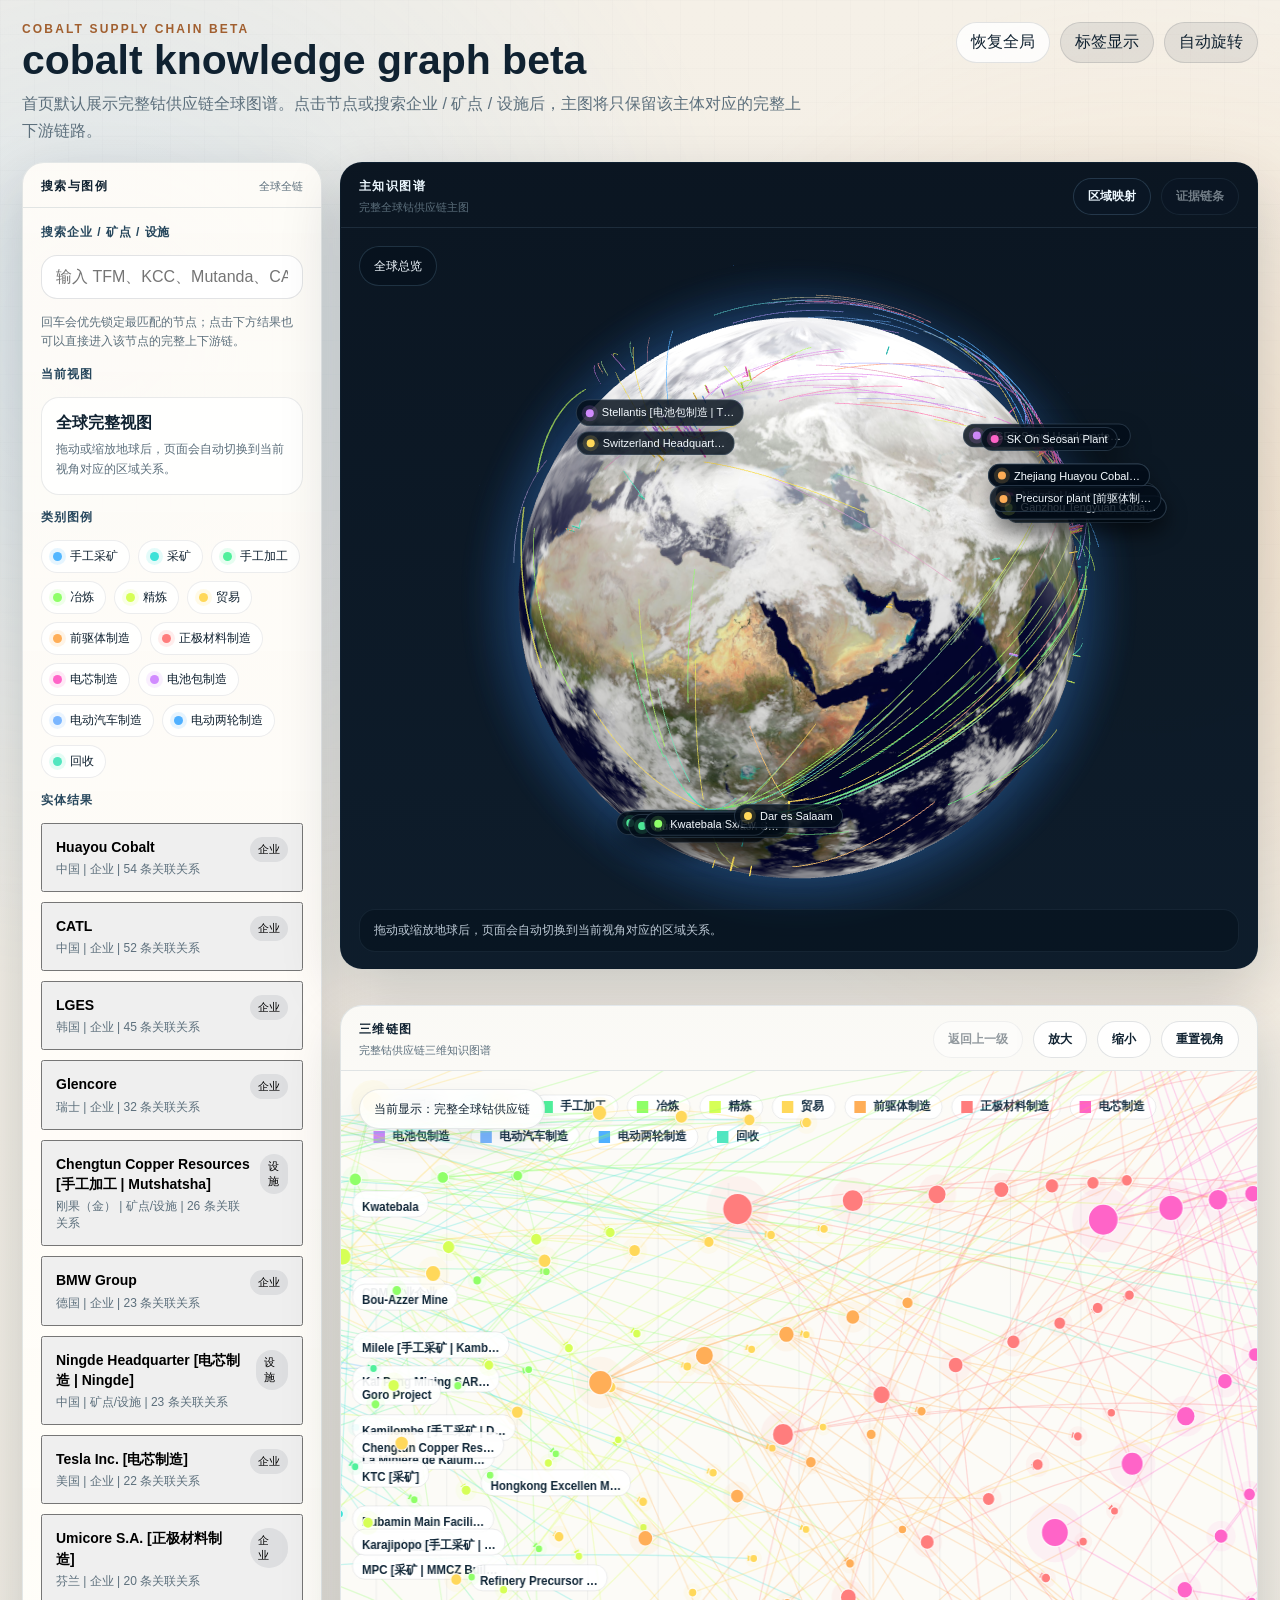
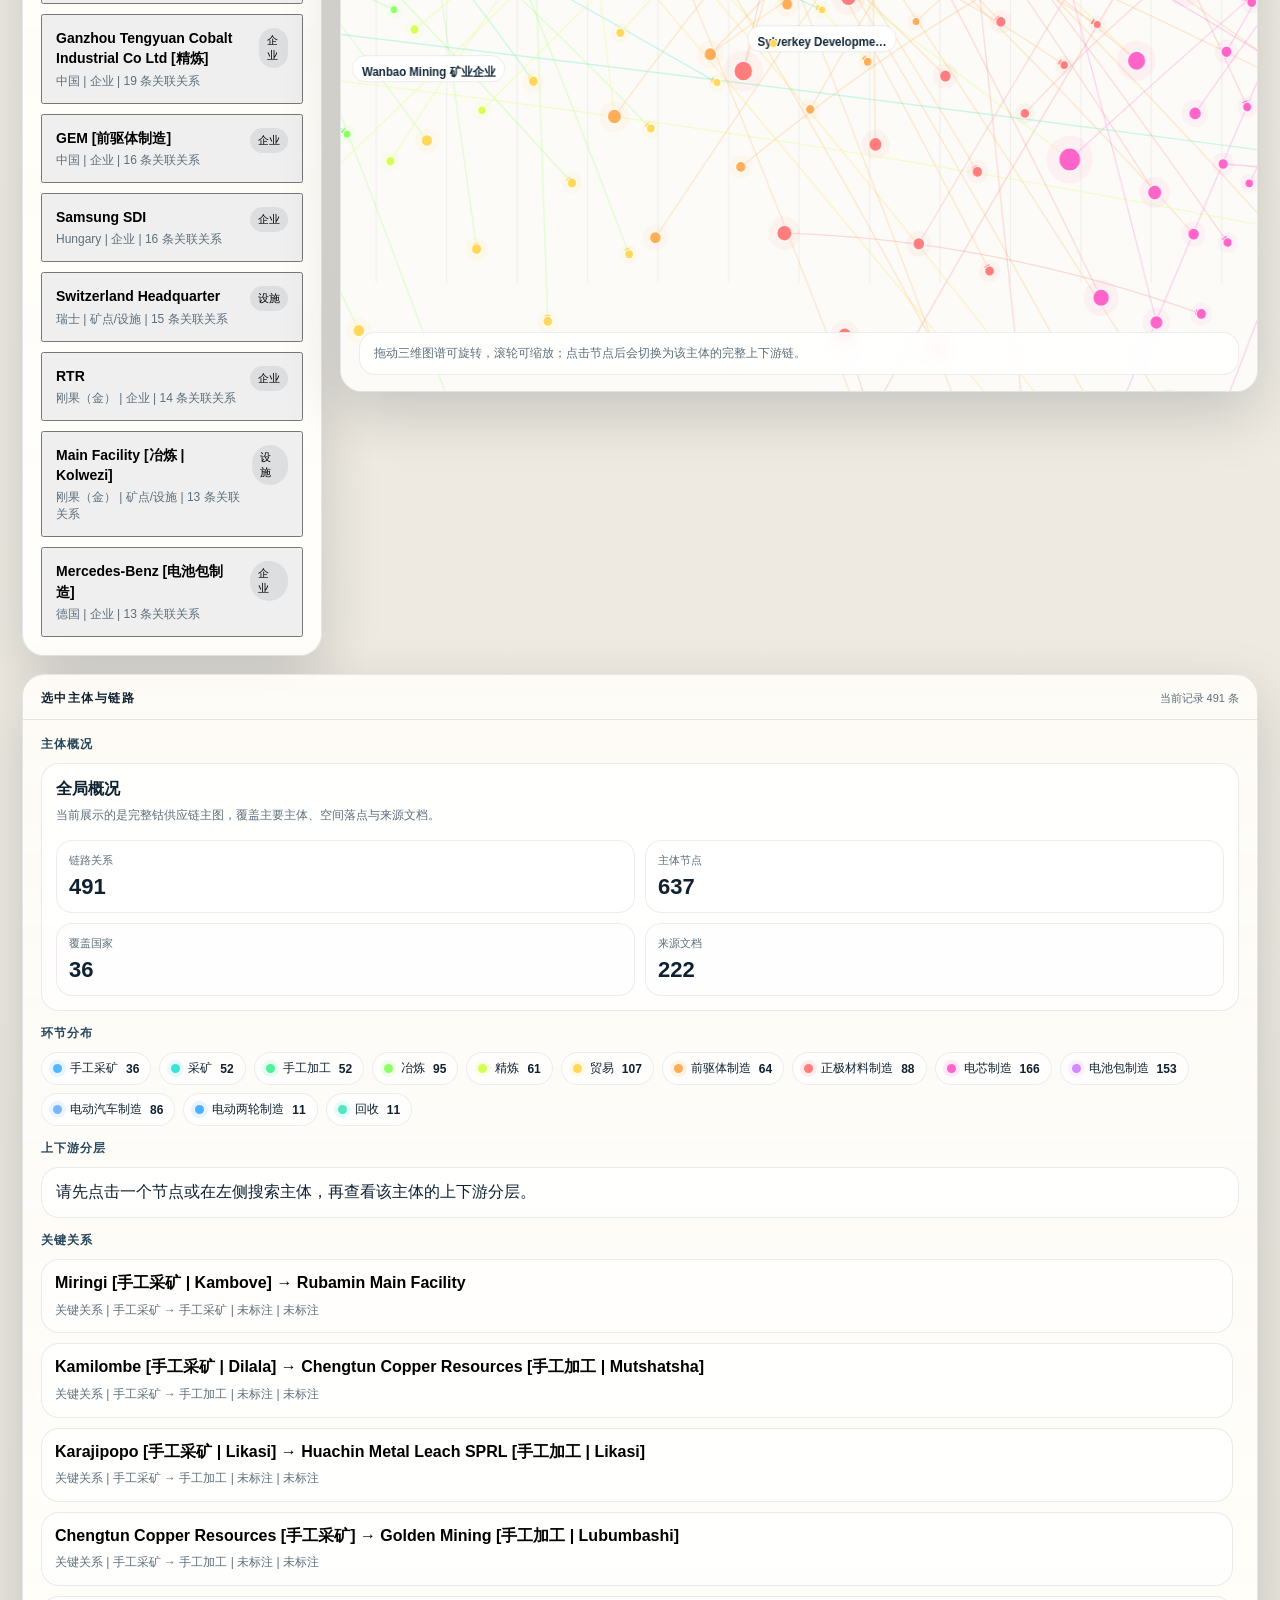
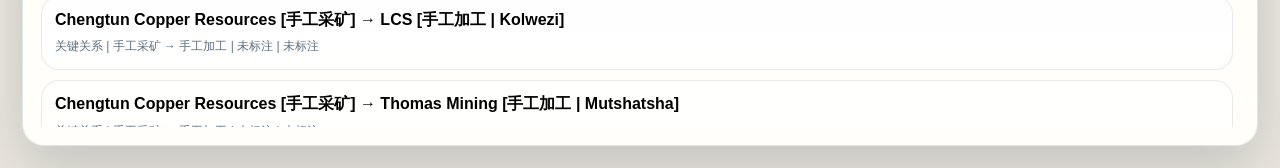
==== cobalt_knowledge_graph_beta.html @ f680b2b5 "Add cobalt knowledge graph beta page" ====
<!doctype html>
<html lang="zh-CN">
<head>
<meta charset="utf-8">
<meta name="viewport" content="width=device-width,initial-scale=1">
<title>Cobalt Knowledge Graph Beta</title>
<link rel="stylesheet" href="assets/cobalt_knowledge_graph.css">
<script src="assets/globe.gl.min.js"></script>
<script src="assets/cobalt_geoscene_data.js"></script>
</head>
<body>
  <div class="page-shell">
    <header class="topbar">
      <div>
        <div class="eyebrow">Cobalt Supply Chain Beta</div>
        <h1>cobalt knowledge graph beta</h1>
        <p>首页默认展示完整钴供应链全球图谱。点击节点或搜索企业 / 矿点 / 设施后，主图将只保留该主体对应的完整上下游链路。</p>
      </div>
      <div class="topbar-actions">
        <button id="clearBtn" class="ghost-btn" type="button">恢复全局</button>
        <button id="labelsBtn" class="ghost-btn is-on" type="button">标签显示</button>
        <button id="rotateBtn" class="ghost-btn is-on" type="button">自动旋转</button>
      </div>
    </header>

    <main class="dashboard">
      <aside class="panel side-panel">
        <div class="panel-head">
          <span>搜索与图例</span>
          <span id="queryMeta" class="meta">全球全链</span>
        </div>
        <div class="panel-body">
          <label class="field-label" for="searchInput">搜索企业 / 矿点 / 设施</label>
          <input id="searchInput" type="text" placeholder="输入 TFM、KCC、Mutanda、CATL ...">

          <div class="helper-text" id="searchHint">回车会优先锁定最匹配的节点；点击下方结果也可以直接进入该节点的完整上下游链。</div>

          <div class="section-title">当前视图</div>
          <div id="focusCard" class="focus-card"></div>

          <div class="section-title">类别图例</div>
          <div id="legendList" class="legend-list"></div>

          <div class="section-title">实体结果</div>
          <div id="results" class="results"></div>
        </div>
      </aside>

      <div class="center-stack">
        <section class="panel globe-panel">
          <div class="panel-head">
            <div>
              <span>主知识图谱</span>
              <div id="globeMeta" class="meta wide">完整全球钴供应链主图</div>
            </div>
            <div class="panel-head-actions">
              <button id="openRegionBtn" class="mini-btn" type="button">区域映射</button>
              <button id="openEvidenceBtn" class="mini-btn" type="button">证据链条</button>
            </div>
          </div>
          <div class="panel-body globe-body">
            <div id="globeStatus" class="status-pill">当前显示：全球完整链条</div>
            <div id="globeHint" class="globe-hint">拖动旋转地球，滚轮缩放；点击节点后自动切换成该节点的完整上下游链。</div>
            <div id="globe"></div>
          </div>
        </section>

        <section id="chain3dPanel" class="panel chain3d-panel">
          <div class="panel-head">
            <div>
              <span>三维链图</span>
              <div id="chain3dMeta" class="meta wide">完整钴供应链三维知识图谱</div>
            </div>
            <div class="panel-head-actions">
              <button id="chain3dBackBtn" class="mini-btn" type="button" disabled>返回上一级</button>
              <button id="chain3dZoomInBtn" class="mini-btn" type="button">放大</button>
              <button id="chain3dZoomOutBtn" class="mini-btn" type="button">缩小</button>
              <button id="chain3dResetBtn" class="mini-btn" type="button">重置视角</button>
            </div>
          </div>
          <div class="panel-body chain3d-body">
            <div id="chain3dStatus" class="status-pill light">当前显示：完整全球钴供应链</div>
            <div id="chain3dHint" class="chain3d-hint">拖动下方图谱可以旋转，滚轮可缩放；点击节点后会切换为该主体的完整上下游链。</div>
            <canvas id="chain3dCanvas"></canvas>
          </div>
        </section>
      </div>

      <aside class="panel detail-panel">
        <div class="panel-head">
          <span>选中主体与链路</span>
          <span id="detailMeta" class="meta">等待锁定节点</span>
        </div>
        <div class="panel-body detail-body">
          <section class="section-block">
            <div class="section-title">主体概况</div>
            <div id="summaryBody"></div>
          </section>

          <section class="section-block">
            <div class="section-title">环节分布</div>
            <div id="stageStats" class="chips"></div>
          </section>

          <section class="section-block">
            <div class="section-title">上下游分层</div>
            <div id="hierarchyBody"></div>
          </section>

          <section class="section-block">
            <div class="section-title">关键关系</div>
            <div id="relationList" class="relation-list"></div>
          </section>
        </div>
      </aside>
    </main>
  </div>

  <div id="regionBackdrop" class="modal-backdrop is-hidden"></div>
  <section id="regionModal" class="panel modal region-modal is-hidden" aria-hidden="true">
    <div class="panel-head">
      <span>区域映射</span>
      <div class="panel-head-actions">
        <span id="regionMeta" class="meta">选中链路的空间投影</span>
        <button id="closeRegionBtn" class="ghost-btn" type="button">关闭</button>
      </div>
    </div>
    <div class="panel-body modal-body">
      <div id="regionCaption" class="helper-text"></div>
      <div id="regionStats" class="chips"></div>
      <div class="region-layout">
        <div class="region-plot">
          <svg id="regionSvg" viewBox="0 0 1180 620" preserveAspectRatio="none"></svg>
        </div>
        <div id="regionList" class="region-list"></div>
      </div>
    </div>
  </section>

  <div id="evidenceBackdrop" class="modal-backdrop is-hidden"></div>
  <section id="evidenceModal" class="panel modal evidence-modal is-hidden" aria-hidden="true">
    <div class="panel-head">
      <span>证据链条</span>
      <div class="panel-head-actions">
        <span id="evidenceMeta" class="meta">围绕当前主体展开</span>
        <button id="closeEvidenceBtn" class="ghost-btn" type="button">关闭</button>
      </div>
    </div>
    <div class="panel-body modal-body evidence-grid">
      <aside id="evidenceProfile" class="evidence-profile"></aside>
      <section class="evidence-column">
        <div class="evidence-column-head">
          <h3>上游来源</h3>
          <span id="evidenceUpstreamMeta" class="meta"></span>
        </div>
        <div id="evidenceUpstream" class="evidence-list"></div>
      </section>
      <section class="evidence-column">
        <div class="evidence-column-head">
          <h3>下游去向</h3>
          <span id="evidenceDownstreamMeta" class="meta"></span>
        </div>
        <div id="evidenceDownstream" class="evidence-list"></div>
      </section>
    </div>
  </section>

  <div id="tooltip"></div>

  <script src="assets/cobalt_knowledge_graph_app.js"></script>
</body>
</html>
---- assets/cobalt_knowledge_graph.css ----
:root {
  --bg-a: #f5f0e7;
  --bg-b: #ebe7de;
  --ink: #102231;
  --muted: #5c6f7c;
  --line: rgba(27, 66, 96, 0.12);
  --line-strong: rgba(27, 66, 96, 0.24);
  --paper: rgba(255, 252, 247, 0.92);
  --paper-strong: rgba(255, 254, 250, 0.98);
  --navy-1: #07131f;
  --navy-2: #0d2032;
  --navy-3: #16324a;
  --glow: 0 22px 60px rgba(9, 26, 42, 0.18);
}

* {
  box-sizing: border-box;
}

html,
body {
  margin: 0;
  min-height: 100%;
  overflow-x: hidden;
  overflow-y: auto;
  color: var(--ink);
  font-family: "Segoe UI", "PingFang SC", "Microsoft YaHei", sans-serif;
  background:
    radial-gradient(circle at 8% 10%, rgba(95, 175, 255, 0.16), transparent 20%),
    radial-gradient(circle at 90% 16%, rgba(255, 166, 82, 0.16), transparent 18%),
    linear-gradient(180deg, var(--bg-a), var(--bg-b));
}

body::before {
  content: "";
  position: fixed;
  inset: 0;
  pointer-events: none;
  background:
    linear-gradient(90deg, rgba(16, 34, 49, 0.03) 1px, transparent 1px),
    linear-gradient(180deg, rgba(16, 34, 49, 0.03) 1px, transparent 1px);
  background-size: 34px 34px;
  mask-image: linear-gradient(180deg, rgba(0, 0, 0, 0.38), rgba(0, 0, 0, 0.08));
}

button,
input {
  font: inherit;
}

button {
  cursor: pointer;
}

.page-shell {
  position: relative;
  padding: 22px;
}

.topbar {
  display: flex;
  align-items: flex-start;
  justify-content: space-between;
  gap: 18px;
  margin-bottom: 18px;
}

.eyebrow {
  font-size: 12px;
  font-weight: 700;
  letter-spacing: 0.18em;
  text-transform: uppercase;
  color: #a15f2f;
}

.topbar h1 {
  margin: 4px 0 8px;
  font-size: clamp(28px, 3.2vw, 44px);
  line-height: 1.02;
  font-weight: 800;
  text-transform: lowercase;
}

.topbar p {
  max-width: 780px;
  margin: 0;
  color: var(--muted);
  line-height: 1.7;
}

.topbar-actions {
  display: inline-flex;
  flex-wrap: wrap;
  gap: 10px;
}

.dashboard {
  display: grid;
  grid-template-columns: 320px minmax(0, 1.45fr) 360px;
  gap: 18px;
  align-items: start;
}

.center-stack {
  display: flex;
  flex-direction: column;
  gap: 18px;
  min-width: 0;
}

.panel {
  background: linear-gradient(180deg, var(--paper), var(--paper-strong));
  border: 1px solid var(--line);
  border-radius: 22px;
  box-shadow: var(--glow);
  overflow: hidden;
}

.panel-head {
  display: flex;
  align-items: center;
  justify-content: space-between;
  gap: 12px;
  padding: 15px 18px 12px;
  border-bottom: 1px solid var(--line);
  font-size: 12px;
  font-weight: 700;
  letter-spacing: 0.12em;
  text-transform: uppercase;
}

.panel-head-actions {
  display: inline-flex;
  align-items: center;
  gap: 10px;
}

.panel-body {
  padding: 16px 18px 18px;
}

.side-panel .panel-body,
.detail-body {
  display: flex;
  flex-direction: column;
  gap: 14px;
}

.field-label,
.section-title {
  font-size: 12px;
  font-weight: 700;
  color: #27475d;
  letter-spacing: 0.08em;
  text-transform: uppercase;
}

input[type="text"] {
  width: 100%;
  padding: 12px 14px;
  border: 1px solid rgba(16, 34, 49, 0.12);
  border-radius: 16px;
  background: rgba(255, 255, 255, 0.9);
  color: var(--ink);
  outline: none;
}

input[type="text"]:focus {
  border-color: rgba(16, 34, 49, 0.36);
  box-shadow: 0 0 0 4px rgba(95, 175, 255, 0.12);
}

.ghost-btn,
.mini-btn {
  border: 1px solid rgba(16, 34, 49, 0.12);
  border-radius: 999px;
  background: rgba(255, 255, 255, 0.82);
  color: var(--ink);
  padding: 9px 14px;
  transition: transform 0.16s ease, box-shadow 0.16s ease, border-color 0.16s ease;
}

.ghost-btn:hover,
.mini-btn:hover {
  transform: translateY(-1px);
  border-color: rgba(16, 34, 49, 0.28);
  box-shadow: 0 10px 20px rgba(16, 34, 49, 0.08);
}

.ghost-btn.is-on {
  background: rgba(16, 34, 49, 0.08);
}

.mini-btn[disabled],
.ghost-btn[disabled] {
  opacity: 0.45;
  cursor: not-allowed;
  transform: none;
  box-shadow: none;
}

.meta {
  font-size: 11px;
  font-weight: 500;
  letter-spacing: 0;
  text-transform: none;
  color: var(--muted);
}

.meta.wide {
  margin-top: 5px;
}

.helper-text {
  color: var(--muted);
  line-height: 1.6;
  font-size: 12px;
}

.focus-card,
.summary-card,
.tx-card,
.empty-state,
.region-item,
.evidence-card,
.relation-item,
.hierarchy-item {
  border: 1px solid rgba(16, 34, 49, 0.09);
  border-radius: 18px;
  background: rgba(255, 255, 255, 0.78);
  box-shadow: inset 0 1px 0 rgba(255, 255, 255, 0.3);
}

.focus-card,
.summary-card,
.tx-card,
.empty-state {
  padding: 14px;
}

.focus-title,
.summary-title,
.relation-title,
.hierarchy-title {
  font-size: 16px;
  font-weight: 700;
  line-height: 1.4;
}

.focus-sub,
.summary-sub,
.relation-meta,
.hierarchy-meta,
.evidence-note,
.subline {
  margin-top: 6px;
  font-size: 12px;
  color: var(--muted);
  line-height: 1.65;
}

.legend-list,
.chips {
  display: flex;
  flex-wrap: wrap;
  gap: 8px;
}

.legend-pill,
.chip {
  display: inline-flex;
  align-items: center;
  gap: 8px;
  padding: 7px 11px;
  border-radius: 999px;
  border: 1px solid rgba(16, 34, 49, 0.08);
  background: rgba(255, 255, 255, 0.82);
  font-size: 12px;
}

.legend-dot,
.node-dot {
  width: 9px;
  height: 9px;
  border-radius: 50%;
  background: var(--dot, #7ab6ff);
  box-shadow: 0 0 0 4px color-mix(in srgb, var(--dot, #7ab6ff) 14%, transparent);
}

.results,
.relation-list {
  display: flex;
  flex-direction: column;
  gap: 10px;
}

.relation-list {
  max-height: min(52vh, 560px);
  overflow-y: auto;
  padding-right: 6px;
  overscroll-behavior: contain;
}

.relation-list::-webkit-scrollbar {
  width: 10px;
}

.relation-list::-webkit-scrollbar-track {
  background: rgba(16, 34, 49, 0.06);
  border-radius: 999px;
}

.relation-list::-webkit-scrollbar-thumb {
  background: rgba(39, 71, 93, 0.28);
  border-radius: 999px;
}

.result-item,
.relation-item,
.hierarchy-item,
.region-item {
  width: 100%;
  text-align: left;
  padding: 12px 13px;
}

.result-item {
  display: flex;
  align-items: flex-start;
  justify-content: space-between;
  gap: 10px;
}

.result-item.is-active {
  border-color: rgba(161, 95, 47, 0.35);
  background: rgba(255, 244, 233, 0.92);
}

.result-name {
  font-size: 14px;
  font-weight: 700;
  line-height: 1.45;
}

.result-meta {
  margin-top: 4px;
  font-size: 12px;
  color: var(--muted);
}

.result-tag {
  padding: 5px 8px;
  border-radius: 999px;
  background: rgba(16, 34, 49, 0.08);
  font-size: 11px;
}

.globe-panel {
  background:
    linear-gradient(180deg, rgba(6, 17, 29, 0.98), rgba(9, 24, 39, 0.98));
  color: #edf8ff;
}

.globe-panel .panel-head {
  border-bottom-color: rgba(163, 207, 244, 0.12);
  color: #edf8ff;
}

.globe-panel .mini-btn,
.globe-panel .ghost-btn {
  border-color: rgba(163, 207, 244, 0.18);
  background: rgba(10, 24, 38, 0.66);
  color: #edf8ff;
}

.globe-body {
  position: relative;
  min-height: 740px;
  padding: 0;
}

#globe {
  position: relative;
  width: 100%;
  height: 740px;
  overflow: hidden;
}

#globe canvas {
  cursor: grab;
}

#globe canvas:active {
  cursor: grabbing;
}

#globe::before {
  content: "";
  position: absolute;
  left: 50%;
  top: 50%;
  width: min(56%, 620px);
  aspect-ratio: 1 / 1;
  transform: translate(-50%, -50%);
  border-radius: 50%;
  background:
    radial-gradient(circle at 35% 30%, rgba(255, 255, 255, 0.3), transparent 24%),
    radial-gradient(circle at 70% 68%, rgba(2, 8, 16, 0.88), rgba(2, 8, 16, 0.18) 42%, transparent 64%),
    url("earth_github_4096.jpg");
  background-size: auto, auto, cover;
  background-position: center, center, center;
  box-shadow:
    0 0 0 1px rgba(162, 214, 255, 0.16),
    0 0 80px rgba(88, 166, 255, 0.16),
    inset -34px -42px 74px rgba(2, 8, 16, 0.52),
    inset 20px 12px 52px rgba(255, 255, 255, 0.08);
  opacity: 0.82;
}

#globe::after {
  content: "";
  position: absolute;
  left: 50%;
  top: 50%;
  width: min(72%, 780px);
  aspect-ratio: 1 / 1;
  transform: translate(-50%, -50%);
  border-radius: 50%;
  background: radial-gradient(circle, rgba(118, 198, 255, 0.2) 0%, rgba(118, 198, 255, 0.08) 42%, transparent 70%);
  filter: blur(16px);
}

#globe > canvas,
#globe > div {
  position: absolute !important;
  inset: 0;
  z-index: 2;
}

.status-pill {
  position: absolute;
  left: 18px;
  top: 18px;
  z-index: 4;
  max-width: min(64%, 620px);
  padding: 10px 14px;
  border: 1px solid rgba(164, 215, 255, 0.16);
  border-radius: 999px;
  background: rgba(6, 18, 29, 0.7);
  backdrop-filter: blur(10px);
  font-size: 12px;
  line-height: 1.5;
  color: #f2f9ff;
}

.globe-hint {
  position: absolute;
  left: 18px;
  right: 18px;
  bottom: 16px;
  z-index: 4;
  padding: 11px 14px;
  border-radius: 16px;
  background: rgba(6, 18, 29, 0.58);
  border: 1px solid rgba(164, 215, 255, 0.08);
  color: rgba(230, 243, 255, 0.82);
  font-size: 12px;
  line-height: 1.6;
}

.chain3d-panel {
  margin-top: 18px;
  background:
    linear-gradient(180deg, rgba(250, 249, 246, 0.96), rgba(255, 255, 255, 0.98));
}

.chain3d-body {
  position: relative;
  min-height: 920px;
  padding: 0;
  overflow: hidden;
  background:
    radial-gradient(circle at 16% 18%, rgba(122, 182, 255, 0.14), transparent 22%),
    radial-gradient(circle at 82% 16%, rgba(255, 174, 87, 0.14), transparent 20%),
    linear-gradient(180deg, rgba(250, 250, 247, 0.96), rgba(244, 241, 236, 0.92));
}

#chain3dCanvas {
  display: block;
  width: 100%;
  height: 920px;
  cursor: grab;
}

#chain3dCanvas.is-dragging {
  cursor: grabbing;
}

.status-pill.light {
  color: var(--ink);
  background: rgba(255, 255, 255, 0.88);
  border-color: rgba(16, 34, 49, 0.1);
  box-shadow: 0 12px 28px rgba(16, 34, 49, 0.08);
}

.chain3d-hint {
  position: absolute;
  left: 18px;
  right: 18px;
  bottom: 16px;
  z-index: 4;
  padding: 11px 14px;
  border-radius: 16px;
  background: rgba(255, 255, 255, 0.84);
  border: 1px solid rgba(16, 34, 49, 0.08);
  color: var(--muted);
  font-size: 12px;
  line-height: 1.6;
  backdrop-filter: blur(8px);
}

.glabel {
  display: inline-flex;
  align-items: center;
  gap: 8px;
  padding: 5px 9px;
  border-radius: 999px;
  border: 1px solid rgba(180, 223, 255, 0.18);
  background: rgba(4, 15, 27, 0.84);
  color: #f4faff;
  font-size: 11px;
  box-shadow: 0 10px 24px rgba(0, 0, 0, 0.22);
  white-space: nowrap;
  pointer-events: none;
}

.glabel-dot {
  width: 8px;
  height: 8px;
  border-radius: 50%;
  background: var(--dot, #7ab6ff);
  box-shadow: 0 0 0 4px color-mix(in srgb, var(--dot, #7ab6ff) 16%, transparent);
}

.section-block {
  display: flex;
  flex-direction: column;
  gap: 10px;
}

.stats-grid {
  display: grid;
  grid-template-columns: repeat(2, minmax(0, 1fr));
  gap: 10px;
  margin-top: 14px;
}

.stat-card {
  padding: 12px;
  border: 1px solid rgba(16, 34, 49, 0.08);
  border-radius: 16px;
  background: rgba(255, 255, 255, 0.76);
}

.stat-key {
  font-size: 11px;
  color: var(--muted);
}

.stat-value {
  margin-top: 6px;
  font-size: 22px;
  font-weight: 800;
}

.kv-list {
  display: flex;
  flex-direction: column;
  gap: 8px;
  margin-top: 14px;
}

.kv-row {
  display: flex;
  justify-content: space-between;
  gap: 12px;
  padding-bottom: 7px;
  border-bottom: 1px dashed rgba(16, 34, 49, 0.08);
  font-size: 13px;
}

.kv-row span:first-child {
  color: var(--muted);
}

.kv-row .value,
.kv-row strong {
  text-align: right;
  overflow-wrap: anywhere;
}

.hierarchy-columns {
  display: grid;
  grid-template-columns: 1fr 1fr;
  gap: 12px;
}

.hierarchy-column {
  display: flex;
  flex-direction: column;
  gap: 8px;
  padding: 12px;
  border-radius: 18px;
  border: 1px solid rgba(16, 34, 49, 0.08);
  background: rgba(255, 255, 255, 0.78);
}

.hierarchy-column h3 {
  margin: 0 0 2px;
  font-size: 13px;
  letter-spacing: 0.08em;
  text-transform: uppercase;
}

.hierarchy-group-title {
  margin: 6px 0 2px;
  font-size: 11px;
  font-weight: 700;
  color: #365974;
  letter-spacing: 0.08em;
  text-transform: uppercase;
}

.modal-backdrop {
  position: fixed;
  inset: 0;
  z-index: 20;
  background: rgba(8, 19, 30, 0.32);
  backdrop-filter: blur(6px);
}

.modal {
  position: fixed;
  left: 50%;
  top: 50%;
  transform: translate(-50%, -50%);
  z-index: 21;
  width: min(94vw, 1520px);
  max-height: 88vh;
}

.modal-body {
  max-height: calc(88vh - 84px);
  overflow-x: auto;
  overflow-y: scroll;
  scrollbar-gutter: stable both-edges;
}

.region-modal .modal-body {
  display: flex;
  flex-direction: column;
  gap: 12px;
}

.region-layout {
  display: grid;
  grid-template-columns: minmax(0, 1.6fr) 360px;
  gap: 14px;
  min-height: 620px;
  max-height: calc(88vh - 170px);
}

.region-plot,
.region-list,
.evidence-profile,
.evidence-column {
  border: 1px solid rgba(16, 34, 49, 0.08);
  border-radius: 18px;
  background: rgba(255, 255, 255, 0.8);
}

.region-plot {
  overflow-x: auto;
  overflow-y: scroll;
  padding: 8px;
  min-height: 620px;
}

#regionSvg {
  display: block;
  width: 100%;
  height: 620px;
}

.region-list {
  display: flex;
  flex-direction: column;
  gap: 10px;
  padding: 12px;
  overflow-x: hidden;
  overflow-y: scroll;
  max-height: calc(88vh - 190px);
}

.region-item {
  display: flex;
  flex-direction: column;
  gap: 4px;
}

.region-item.is-hover,
.region-item:hover {
  border-color: rgba(11, 85, 134, 0.28);
  background: rgba(235, 246, 255, 0.95);
}

.region-item-title {
  display: inline-flex;
  align-items: center;
  gap: 8px;
  font-size: 13px;
  font-weight: 700;
}

.region-item-meta {
  font-size: 12px;
  color: var(--muted);
  line-height: 1.6;
}

.evidence-modal {
  width: min(94vw, 1560px);
}

.evidence-grid {
  display: grid;
  grid-template-columns: 280px 1fr 1fr;
  gap: 16px;
  max-height: calc(88vh - 170px);
}

.evidence-profile,
.evidence-column {
  min-height: 560px;
}

.evidence-profile {
  padding: 16px;
  overflow-x: hidden;
  overflow-y: scroll;
}

.evidence-column {
  display: flex;
  flex-direction: column;
  gap: 10px;
  padding: 12px;
}

.evidence-column-head {
  display: flex;
  align-items: center;
  justify-content: space-between;
  gap: 12px;
}

.evidence-column-head h3 {
  margin: 0;
  font-size: 18px;
}

.evidence-list {
  display: flex;
  flex-direction: column;
  gap: 10px;
  overflow-x: hidden;
  overflow-y: scroll;
  min-height: 0;
}

.evidence-profile-title {
  font-size: 28px;
  font-weight: 800;
  line-height: 1.14;
  overflow-wrap: anywhere;
}

.evidence-profile-sub {
  margin-top: 8px;
  color: var(--muted);
  line-height: 1.6;
}

.evidence-card {
  padding: 13px;
}

.evidence-title {
  font-size: 14px;
  font-weight: 700;
  line-height: 1.5;
}

.evidence-card dl {
  display: grid;
  grid-template-columns: 64px 1fr;
  gap: 6px 8px;
  margin: 10px 0 0;
  font-size: 12px;
}

.evidence-card dt {
  color: var(--muted);
}

.evidence-card dd {
  margin: 0;
  overflow-wrap: anywhere;
}

.source-link {
  color: #0b5586;
  text-decoration: none;
}

.source-link:hover {
  text-decoration: underline;
}

.is-hidden {
  display: none !important;
}

#tooltip {
  position: fixed;
  z-index: 40;
  max-width: 320px;
  padding: 10px 12px;
  border-radius: 14px;
  border: 1px solid rgba(168, 214, 255, 0.18);
  background: rgba(6, 16, 26, 0.94);
  color: #edf8ff;
  font-size: 12px;
  line-height: 1.6;
  box-shadow: 0 18px 38px rgba(0, 0, 0, 0.24);
  pointer-events: none;
  display: none;
}

#tooltip strong {
  color: #ffffff;
}

svg {
  display: block;
  width: 100%;
}

.region-grid-line,
.region-link {
  fill: none;
}

.region-grid-line {
  stroke: rgba(16, 34, 49, 0.08);
  stroke-width: 1;
}

.region-link {
  stroke-width: 1.5;
}

.region-point {
  cursor: pointer;
}

@media (max-width: 1440px) {
  .dashboard {
    grid-template-columns: 300px minmax(0, 1fr);
  }

  .detail-panel {
    grid-column: 1 / -1;
  }
}

@media (max-width: 1024px) {
  .page-shell {
    padding: 16px;
  }

  .topbar,
  .dashboard,
  .region-layout,
  .evidence-grid,
  .hierarchy-columns {
    display: flex;
    flex-direction: column;
  }

  .globe-body,
  #globe,
  .chain3d-body,
  #chain3dCanvas {
    min-height: 640px;
    height: 640px;
  }

  .modal {
    width: calc(100vw - 20px);
    max-height: 92vh;
  }
}
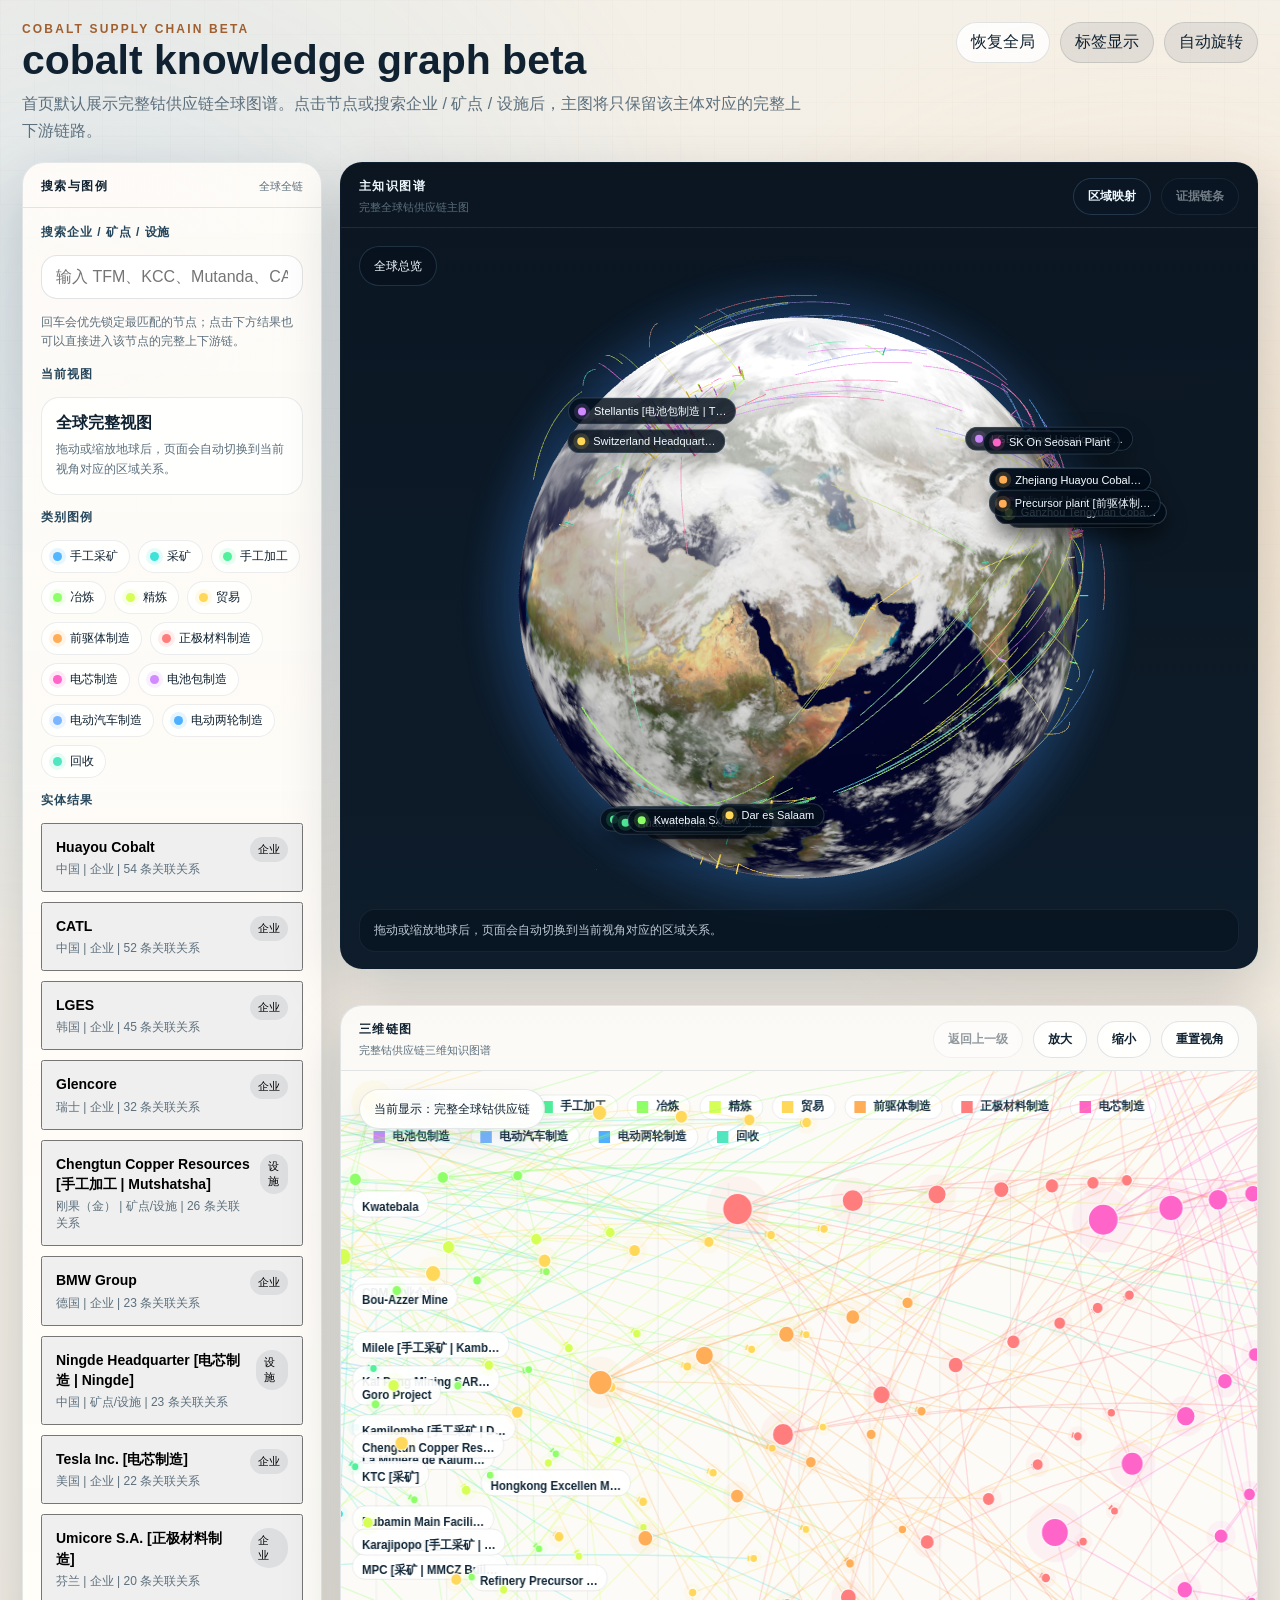
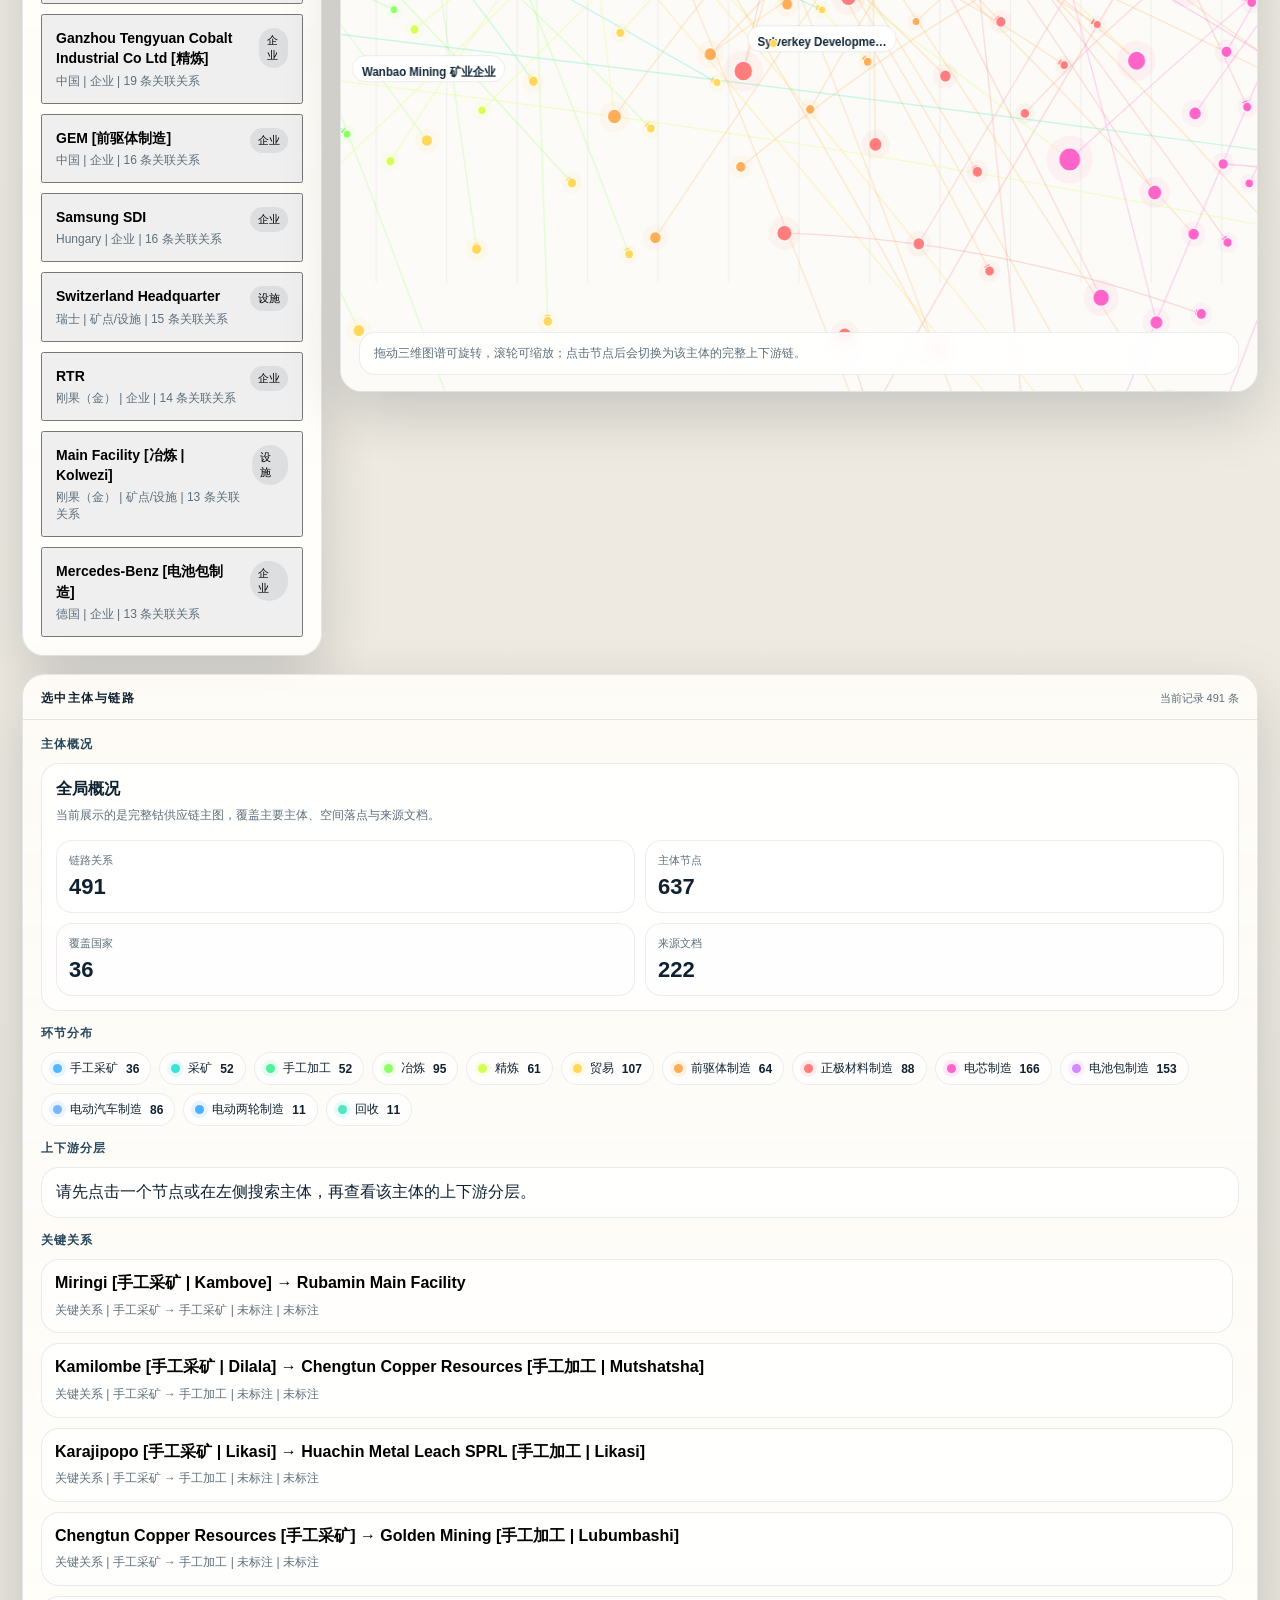
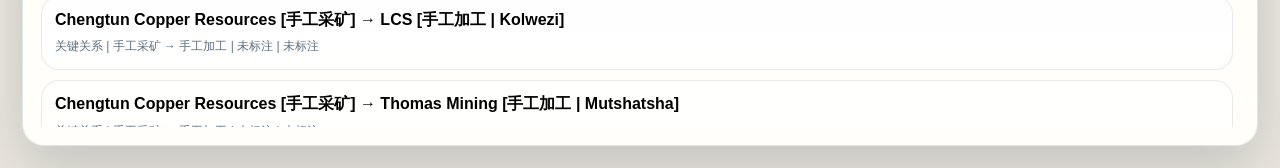
==== commit cde81eba: "Bust beta page asset cache" ====
--- a/cobalt_knowledge_graph_beta.html
+++ b/cobalt_knowledge_graph_beta.html
@@ -4,7 +4,7 @@
 <meta charset="utf-8">
 <meta name="viewport" content="width=device-width,initial-scale=1">
 <title>Cobalt Knowledge Graph Beta</title>
-<link rel="stylesheet" href="assets/cobalt_knowledge_graph.css">
+<link rel="stylesheet" href="assets/cobalt_knowledge_graph.css?v=20260411c">
 <script src="assets/globe.gl.min.js"></script>
 <script src="assets/cobalt_geoscene_data.js"></script>
 </head>
@@ -167,6 +167,6 @@
 
   <div id="tooltip"></div>
 
-  <script src="assets/cobalt_knowledge_graph_app.js"></script>
+  <script src="assets/cobalt_knowledge_graph_app.js?v=20260411c"></script>
 </body>
 </html>
--- a/assets/cobalt_knowledge_graph.css
+++ b/assets/cobalt_knowledge_graph.css
@@ -394,29 +394,6 @@
   cursor: grabbing;
 }
 
-#globe::before {
-  content: "";
-  position: absolute;
-  left: 50%;
-  top: 50%;
-  width: min(56%, 620px);
-  aspect-ratio: 1 / 1;
-  transform: translate(-50%, -50%);
-  border-radius: 50%;
-  background:
-    radial-gradient(circle at 35% 30%, rgba(255, 255, 255, 0.3), transparent 24%),
-    radial-gradient(circle at 70% 68%, rgba(2, 8, 16, 0.88), rgba(2, 8, 16, 0.18) 42%, transparent 64%),
-    url("earth_github_4096.jpg");
-  background-size: auto, auto, cover;
-  background-position: center, center, center;
-  box-shadow:
-    0 0 0 1px rgba(162, 214, 255, 0.16),
-    0 0 80px rgba(88, 166, 255, 0.16),
-    inset -34px -42px 74px rgba(2, 8, 16, 0.52),
-    inset 20px 12px 52px rgba(255, 255, 255, 0.08);
-  opacity: 0.82;
-}
-
 #globe::after {
   content: "";
   position: absolute;
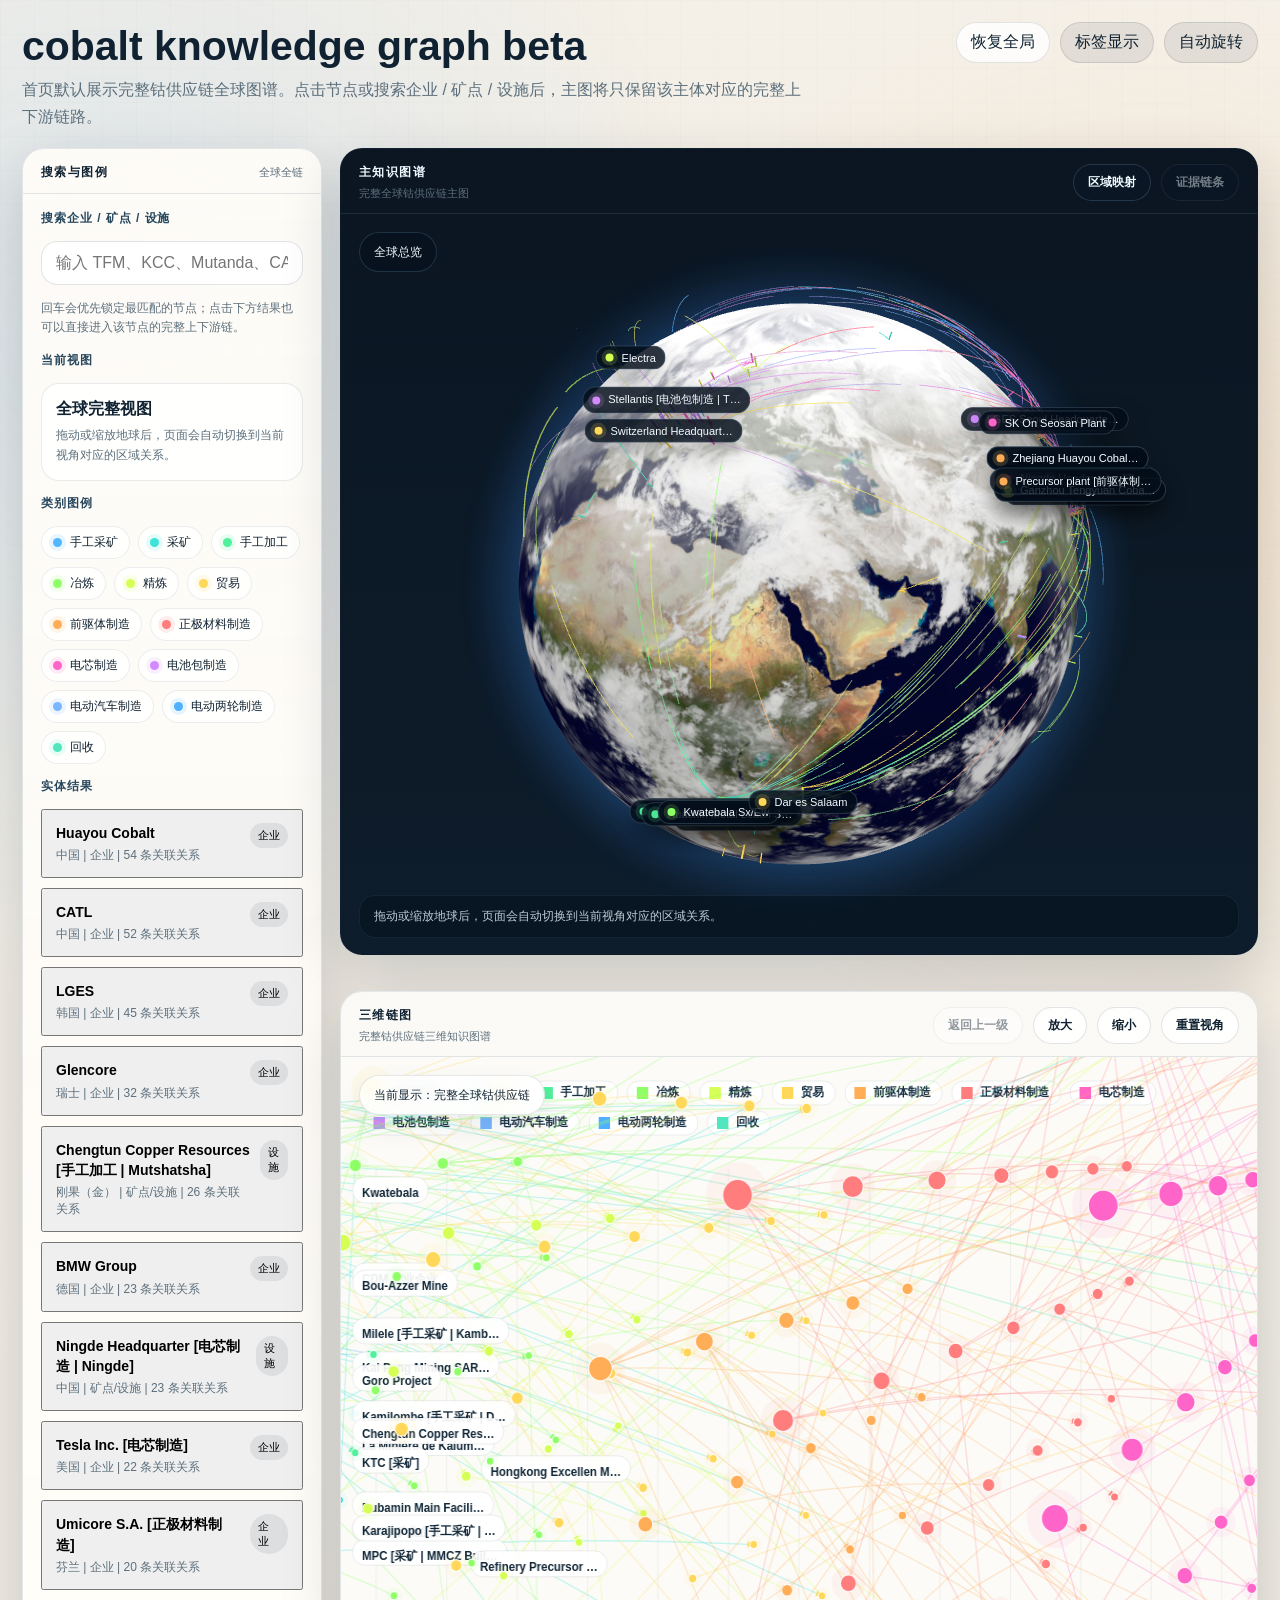
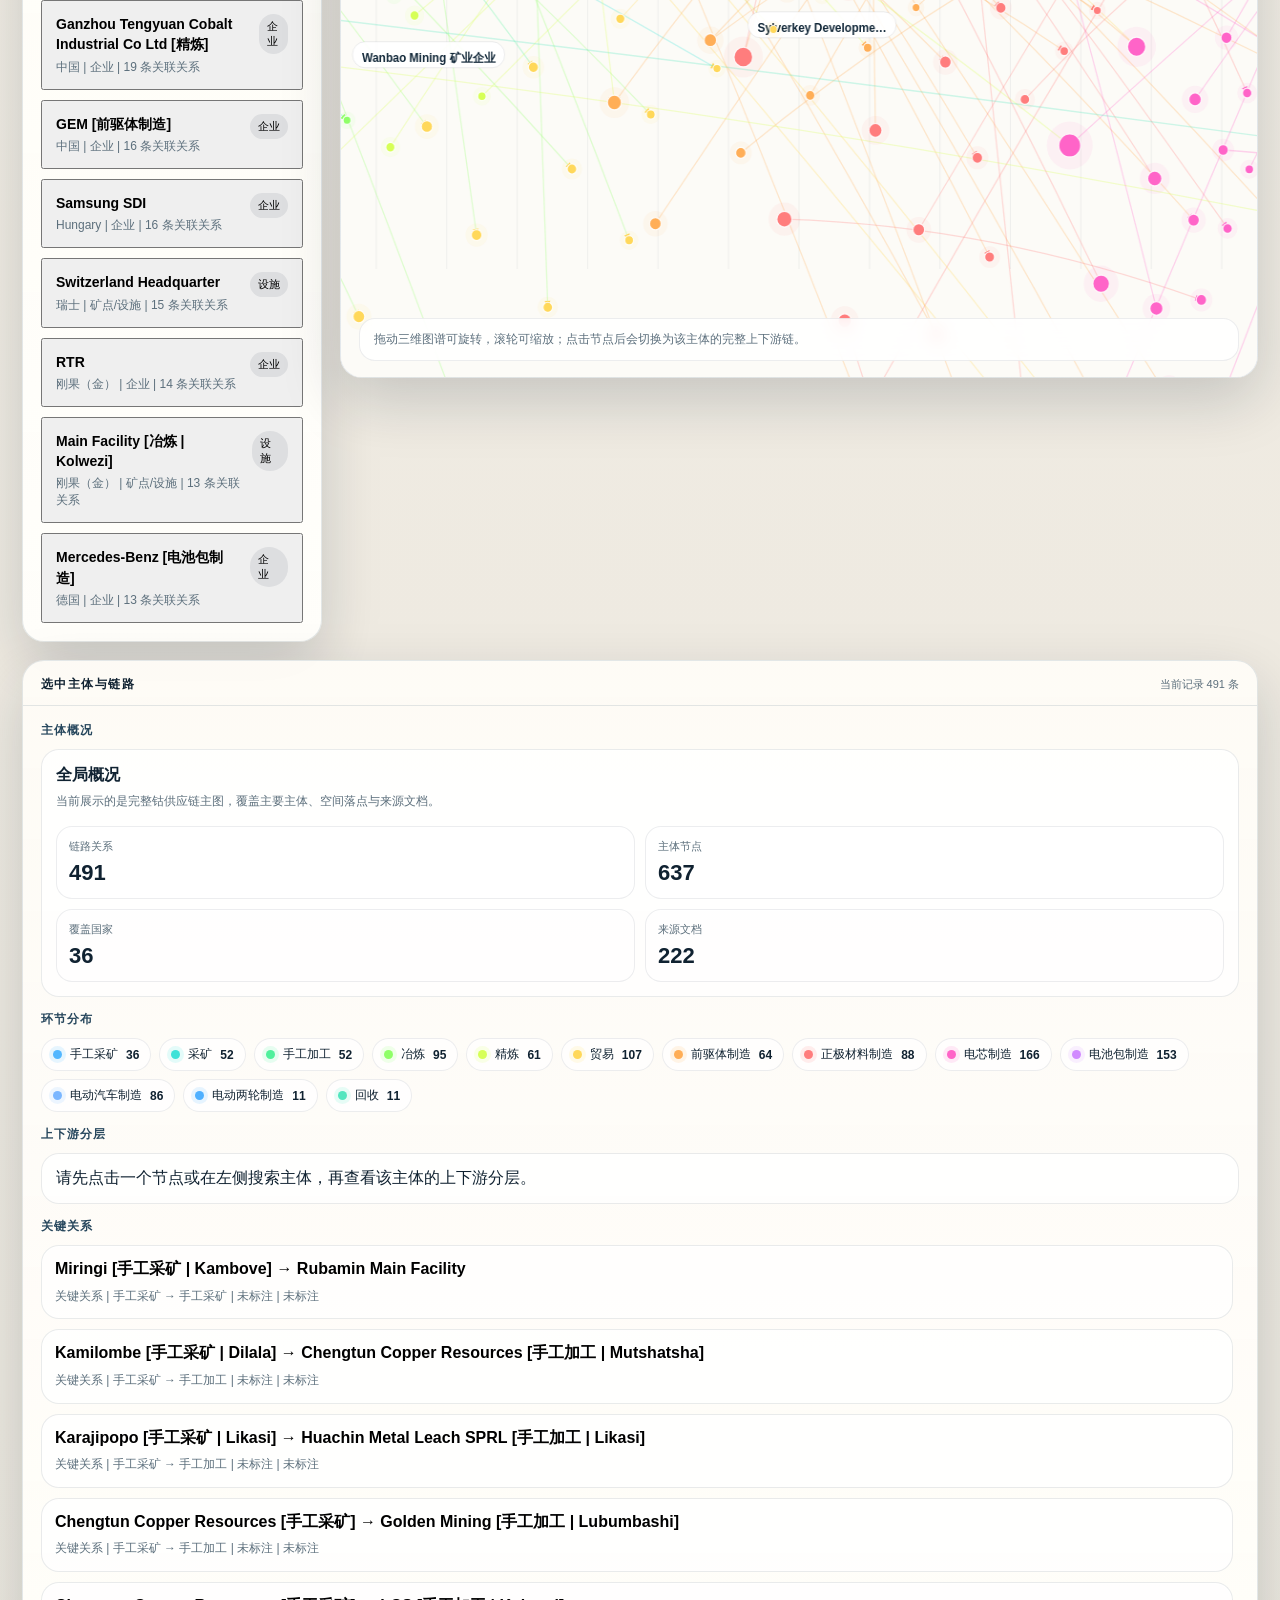
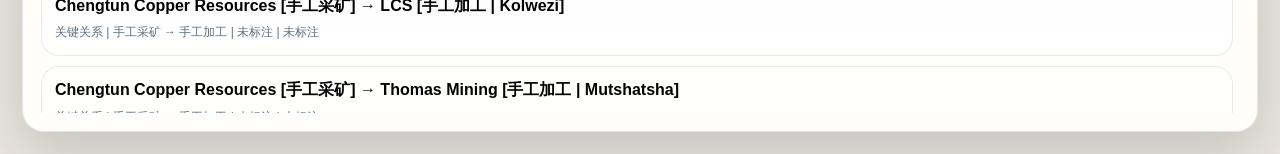
==== commit 551bfd69: "Update beta page cache version for horizontal chain legend" ====
--- a/cobalt_knowledge_graph_beta.html
+++ b/cobalt_knowledge_graph_beta.html
@@ -4,7 +4,7 @@
 <meta charset="utf-8">
 <meta name="viewport" content="width=device-width,initial-scale=1">
 <title>Cobalt Knowledge Graph Beta</title>
-<link rel="stylesheet" href="assets/cobalt_knowledge_graph.css?v=20260411c">
+<link rel="stylesheet" href="assets/cobalt_knowledge_graph.css?v=20260411e">
 <script src="assets/globe.gl.min.js"></script>
 <script src="assets/cobalt_geoscene_data.js"></script>
 </head>
@@ -12,7 +12,6 @@
   <div class="page-shell">
     <header class="topbar">
       <div>
-        <div class="eyebrow">Cobalt Supply Chain Beta</div>
         <h1>cobalt knowledge graph beta</h1>
         <p>首页默认展示完整钴供应链全球图谱。点击节点或搜索企业 / 矿点 / 设施后，主图将只保留该主体对应的完整上下游链路。</p>
       </div>
@@ -79,9 +78,12 @@
             </div>
           </div>
           <div class="panel-body chain3d-body">
-            <div id="chain3dStatus" class="status-pill light">当前显示：完整全球钴供应链</div>
+            <div class="chain3d-toprail">
+              <div id="chain3dStatus" class="status-pill light">当前显示：完整全球钴供应链</div>
+              <div id="chain3dLegend" class="chain3d-legend-row"></div>
+            </div>
+            <canvas id="chain3dCanvas"></canvas>
             <div id="chain3dHint" class="chain3d-hint">拖动下方图谱可以旋转，滚轮可缩放；点击节点后会切换为该主体的完整上下游链。</div>
-            <canvas id="chain3dCanvas"></canvas>
           </div>
         </section>
       </div>
@@ -167,6 +169,6 @@
 
   <div id="tooltip"></div>
 
-  <script src="assets/cobalt_knowledge_graph_app.js?v=20260411c"></script>
+  <script src="assets/cobalt_knowledge_graph_app.js?v=20260411e"></script>
 </body>
 </html>
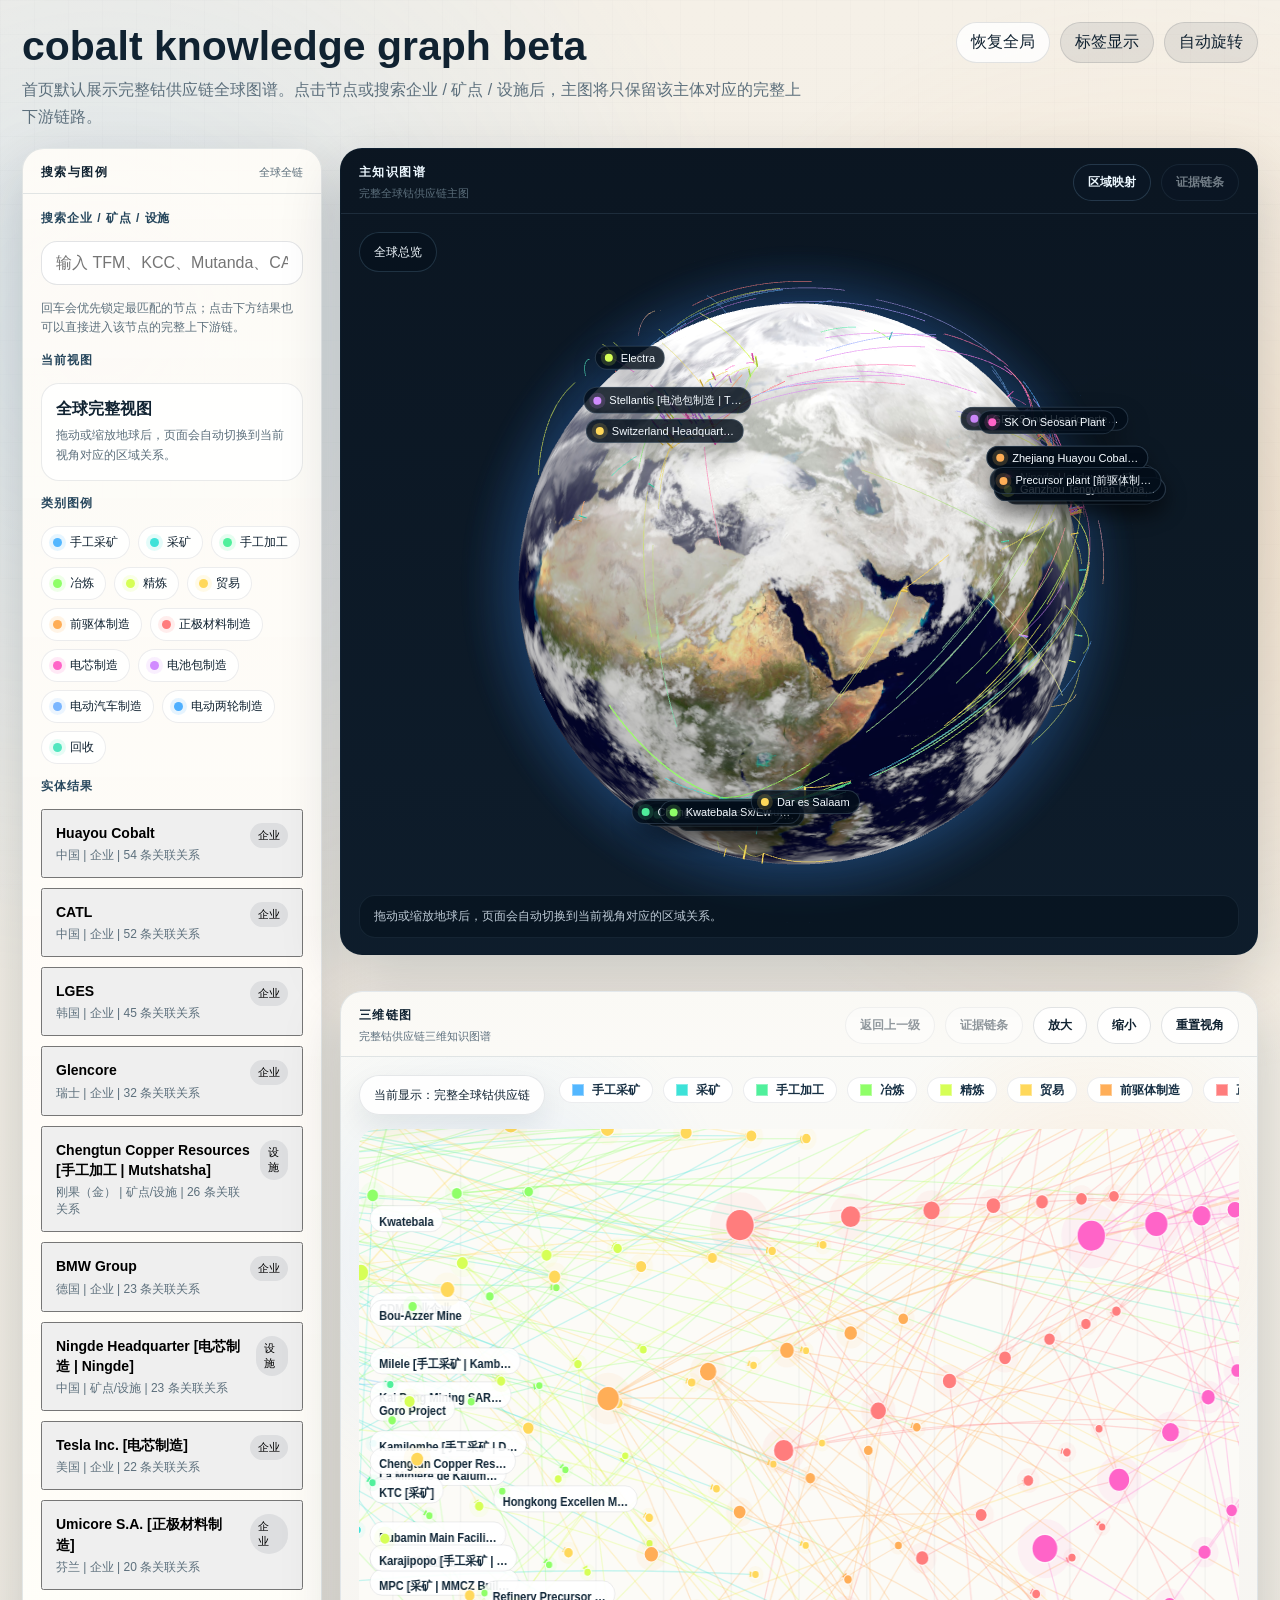
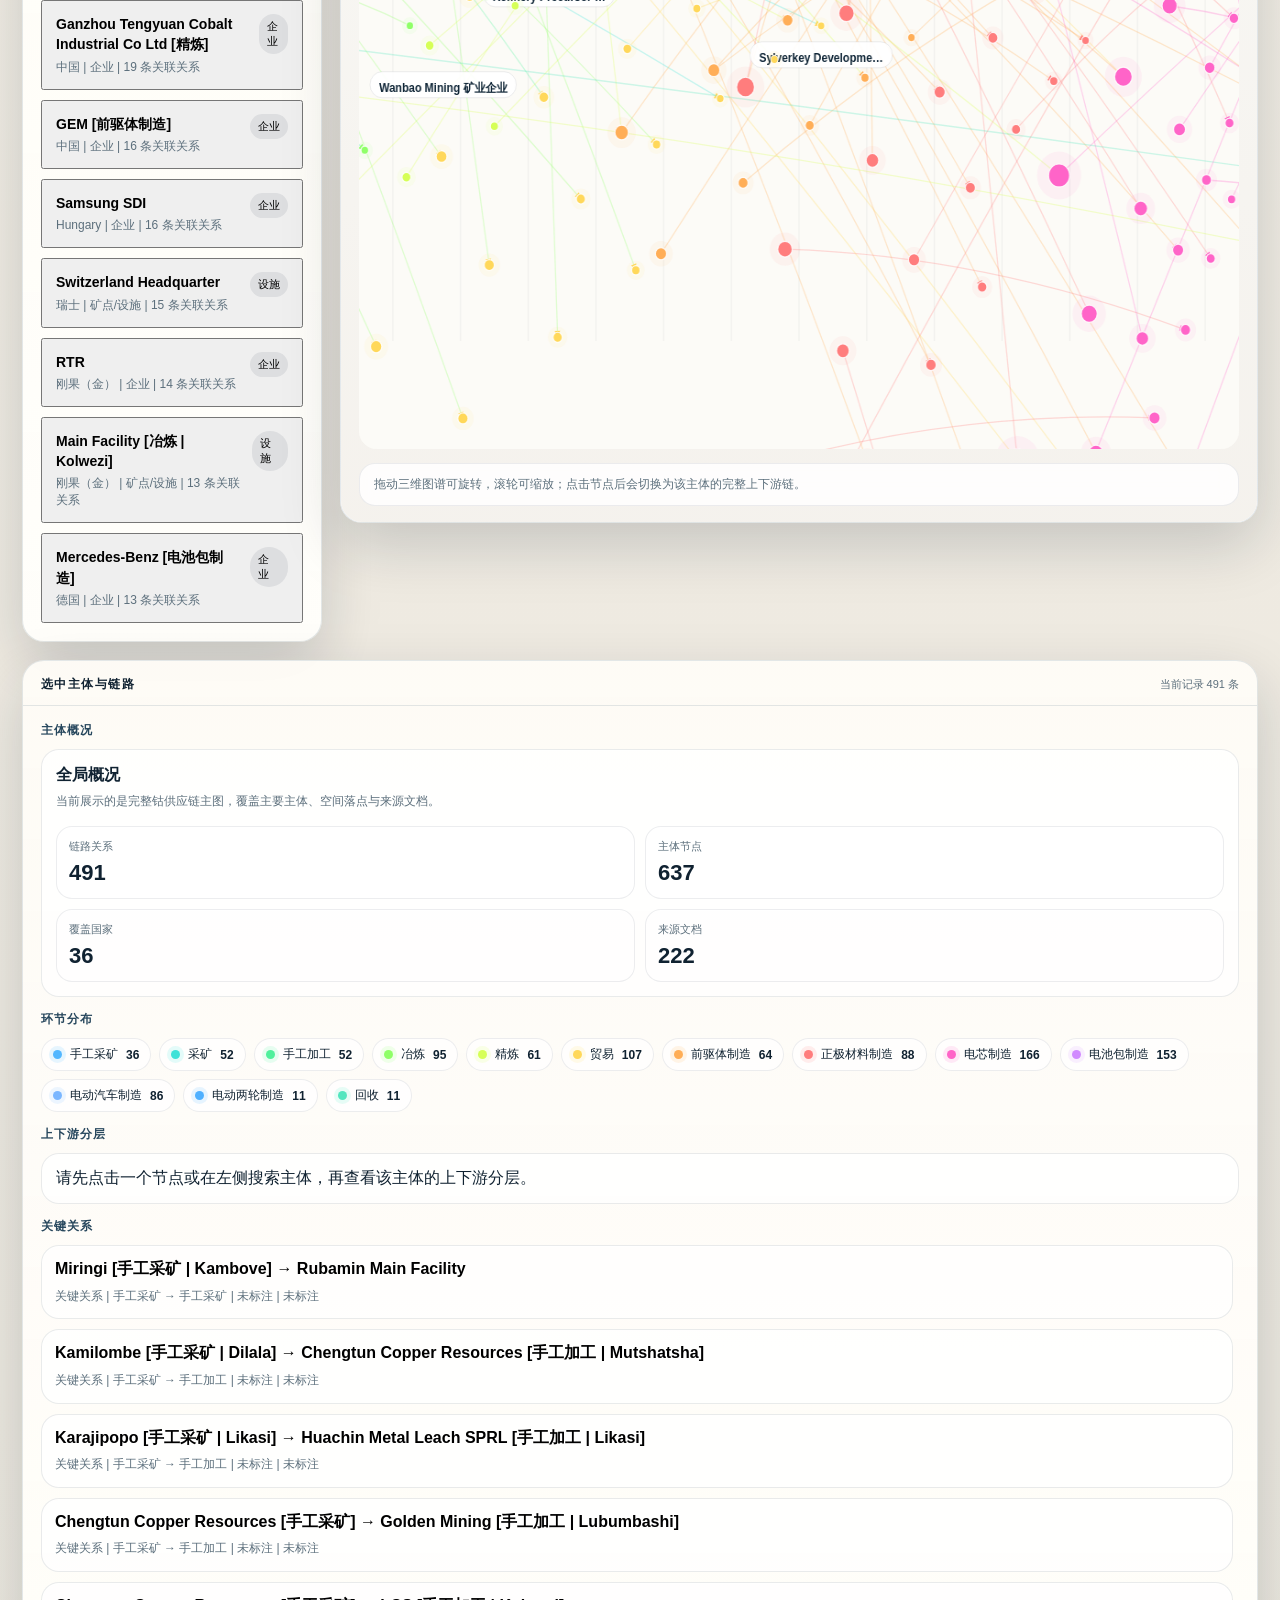
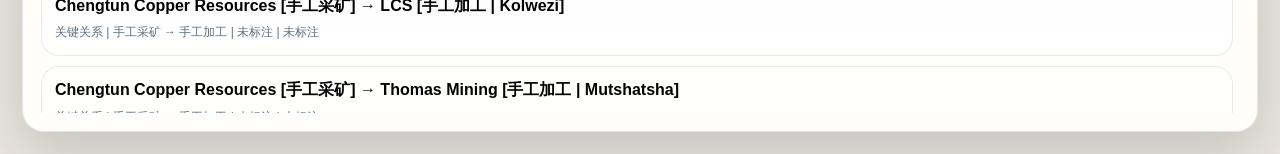
==== commit fdcb7d7b: "Update beta knowledge graph UI interactions" ====
--- a/cobalt_knowledge_graph_beta.html
+++ b/cobalt_knowledge_graph_beta.html
@@ -4,7 +4,7 @@
 <meta charset="utf-8">
 <meta name="viewport" content="width=device-width,initial-scale=1">
 <title>Cobalt Knowledge Graph Beta</title>
-<link rel="stylesheet" href="assets/cobalt_knowledge_graph.css?v=20260411e">
+<link rel="stylesheet" href="assets/cobalt_knowledge_graph.css?v=20260415a">
 <script src="assets/globe.gl.min.js"></script>
 <script src="assets/cobalt_geoscene_data.js"></script>
 </head>
@@ -72,6 +72,7 @@
             </div>
             <div class="panel-head-actions">
               <button id="chain3dBackBtn" class="mini-btn" type="button" disabled>返回上一级</button>
+              <button id="chain3dEvidenceBtn" class="mini-btn" type="button" disabled>证据链条</button>
               <button id="chain3dZoomInBtn" class="mini-btn" type="button">放大</button>
               <button id="chain3dZoomOutBtn" class="mini-btn" type="button">缩小</button>
               <button id="chain3dResetBtn" class="mini-btn" type="button">重置视角</button>
@@ -169,6 +170,6 @@
 
   <div id="tooltip"></div>
 
-  <script src="assets/cobalt_knowledge_graph_app.js?v=20260411e"></script>
+  <script src="assets/cobalt_knowledge_graph_app.js?v=20260415a"></script>
 </body>
 </html>
--- a/assets/cobalt_knowledge_graph.css
+++ b/assets/cobalt_knowledge_graph.css
@@ -78,6 +78,7 @@
   font-size: clamp(28px, 3.2vw, 44px);
   line-height: 1.02;
   font-weight: 800;
+  font-family: "PingFang SC", "Microsoft YaHei", "Noto Sans CJK SC", sans-serif;
   text-transform: lowercase;
 }
 
@@ -454,8 +455,11 @@
 .chain3d-body {
   position: relative;
   min-height: 920px;
-  padding: 0;
+  padding: 18px 18px 16px;
   overflow: hidden;
+  display: flex;
+  flex-direction: column;
+  gap: 14px;
   background:
     radial-gradient(circle at 16% 18%, rgba(122, 182, 255, 0.14), transparent 22%),
     radial-gradient(circle at 82% 16%, rgba(255, 174, 87, 0.14), transparent 20%),
@@ -467,6 +471,51 @@
   width: 100%;
   height: 920px;
   cursor: grab;
+  border-radius: 18px;
+  background: rgba(255, 255, 255, 0.36);
+}
+
+.chain3d-toprail {
+  display: flex;
+  align-items: flex-start;
+  gap: 12px;
+  min-width: 0;
+}
+
+.chain3d-legend-row {
+  flex: 1 1 auto;
+  min-width: 0;
+  display: flex;
+  align-items: center;
+  gap: 10px;
+  overflow-x: auto;
+  overflow-y: hidden;
+  white-space: nowrap;
+  padding: 2px 2px 8px;
+  scrollbar-width: thin;
+}
+
+.chain3d-legend-pill {
+  display: inline-flex;
+  align-items: center;
+  gap: 8px;
+  padding: 6px 12px;
+  border-radius: 999px;
+  border: 1px solid rgba(16, 34, 49, 0.08);
+  background: rgba(255, 255, 255, 0.94);
+  color: #173044;
+  font-size: 12px;
+  font-weight: 700;
+  line-height: 1;
+  flex: 0 0 auto;
+}
+
+.chain3d-legend-dot {
+  width: 12px;
+  height: 12px;
+  border-radius: 0;
+  background: var(--dot, #7ab6ff);
+  box-shadow: inset 0 0 0 1px rgba(255, 255, 255, 0.36);
 }
 
 #chain3dCanvas.is-dragging {
@@ -478,14 +527,13 @@
   background: rgba(255, 255, 255, 0.88);
   border-color: rgba(16, 34, 49, 0.1);
   box-shadow: 0 12px 28px rgba(16, 34, 49, 0.08);
+  position: static;
+  max-width: 260px;
+  flex: 0 0 auto;
 }
 
 .chain3d-hint {
-  position: absolute;
-  left: 18px;
-  right: 18px;
-  bottom: 16px;
-  z-index: 4;
+  position: static;
   padding: 11px 14px;
   border-radius: 16px;
   background: rgba(255, 255, 255, 0.84);
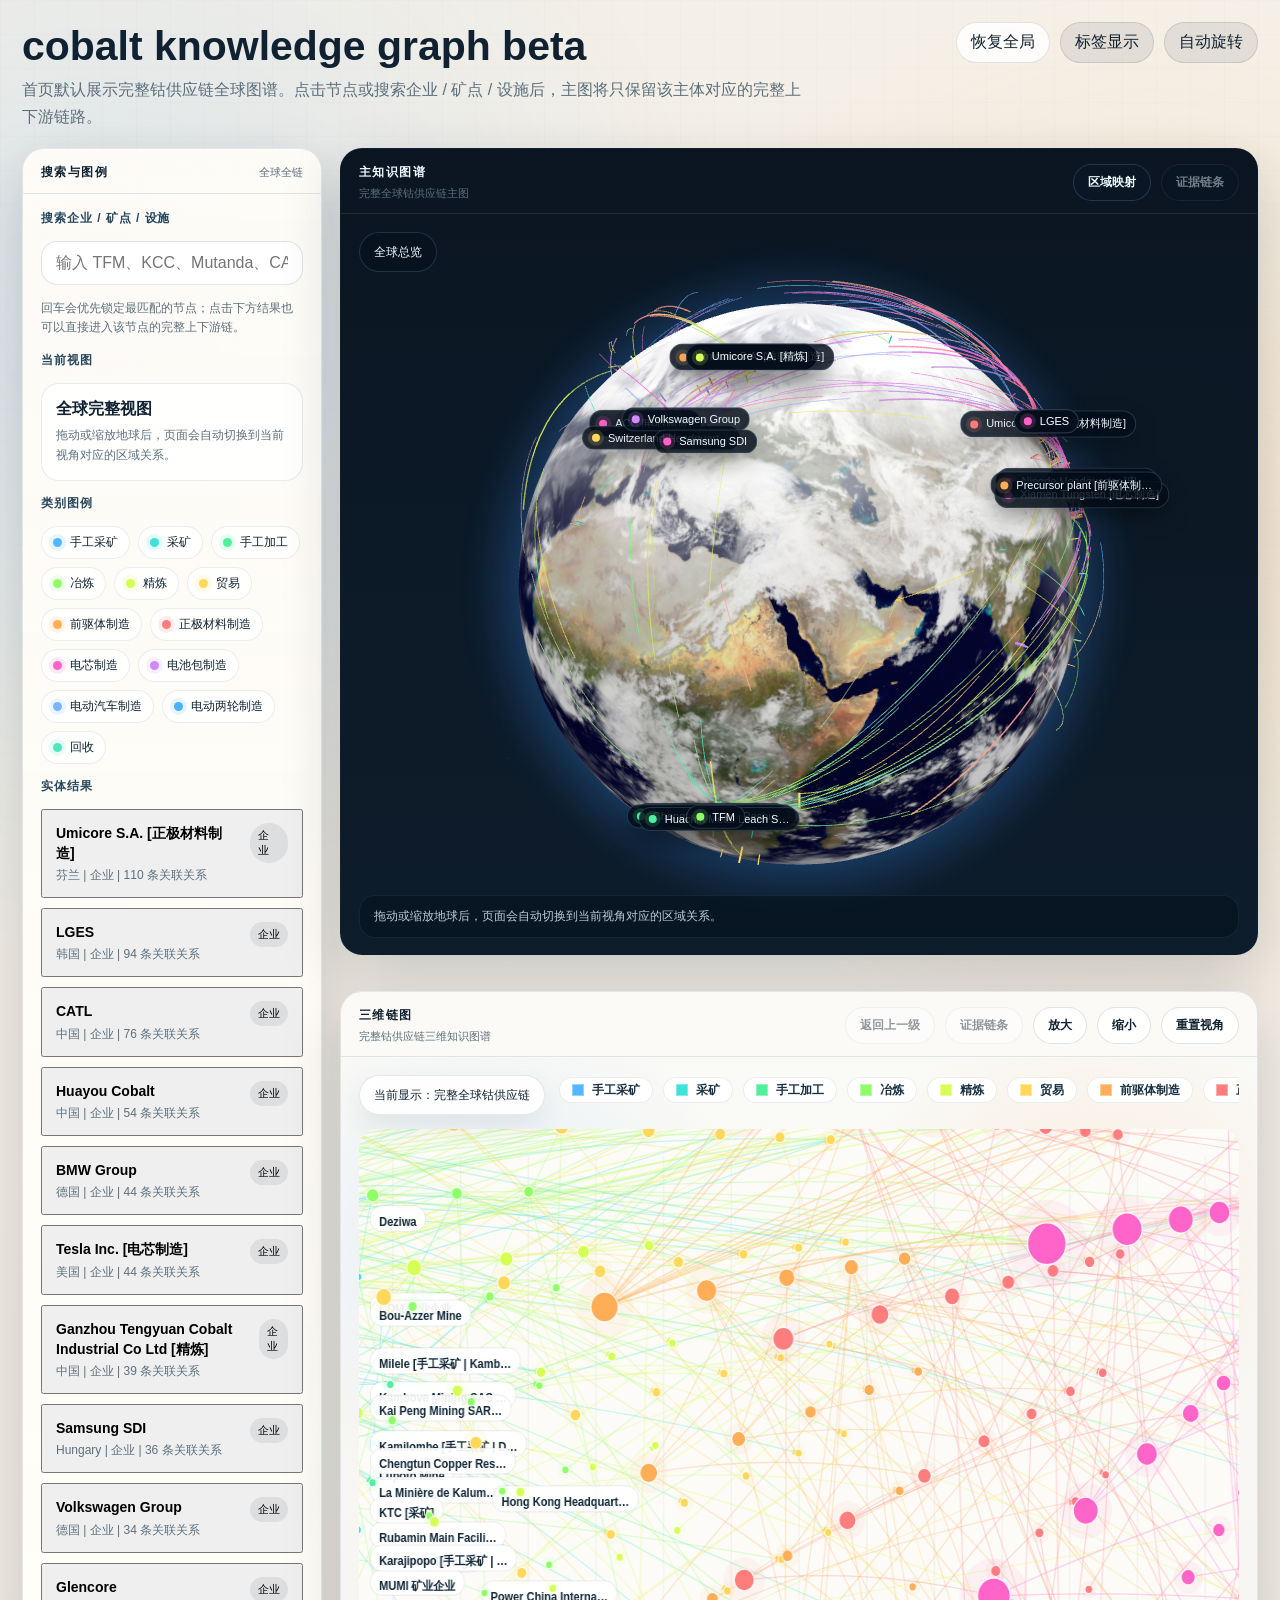
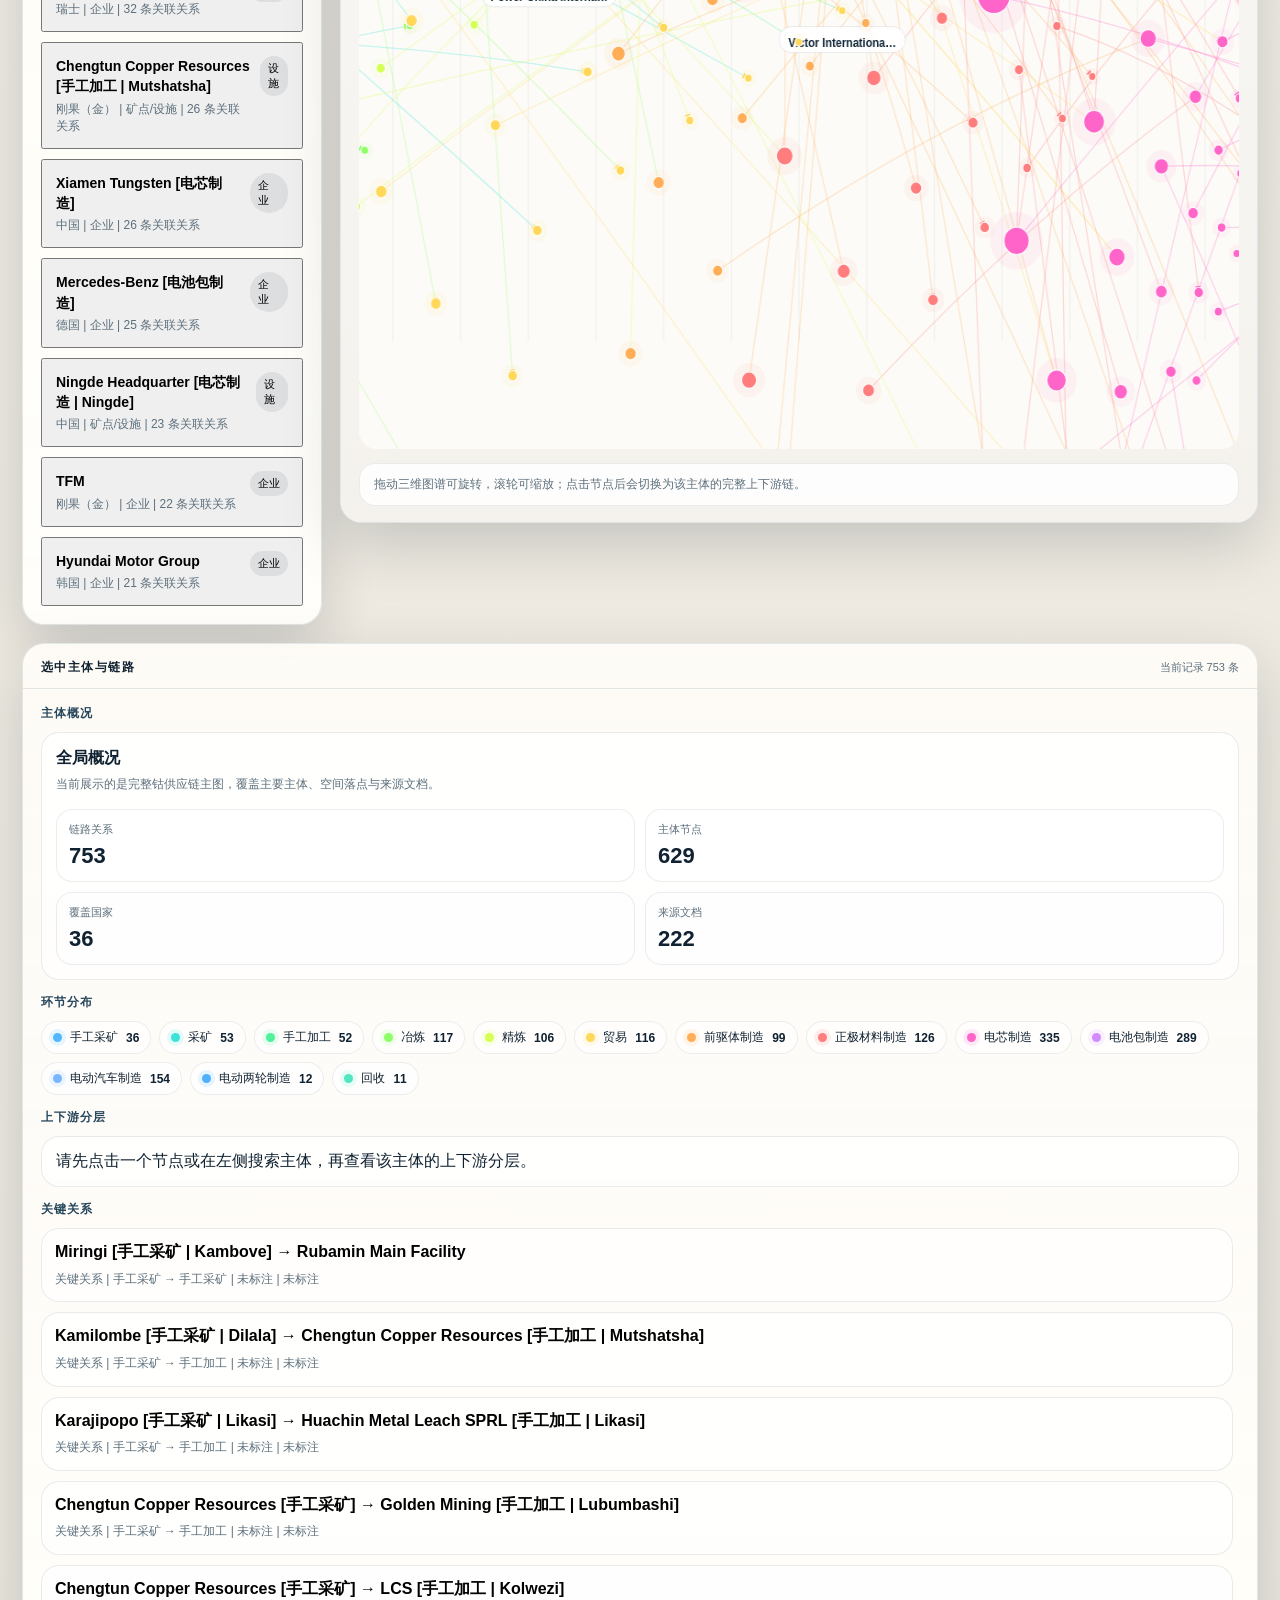
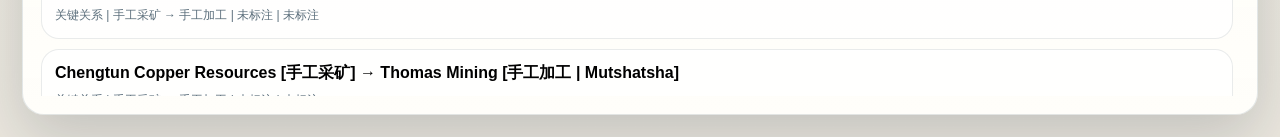
==== commit 40c35f1d: "feat: override Tenke and KFM beta chains" ====
--- a/cobalt_knowledge_graph_beta.html
+++ b/cobalt_knowledge_graph_beta.html
@@ -6,7 +6,7 @@
 <title>Cobalt Knowledge Graph Beta</title>
 <link rel="stylesheet" href="assets/cobalt_knowledge_graph.css?v=20260415a">
 <script src="assets/globe.gl.min.js"></script>
-<script src="assets/cobalt_geoscene_data.js"></script>
+    <script src="assets/cobalt_geoscene_data.js?v=20260416a"></script>
 </head>
 <body>
   <div class="page-shell">
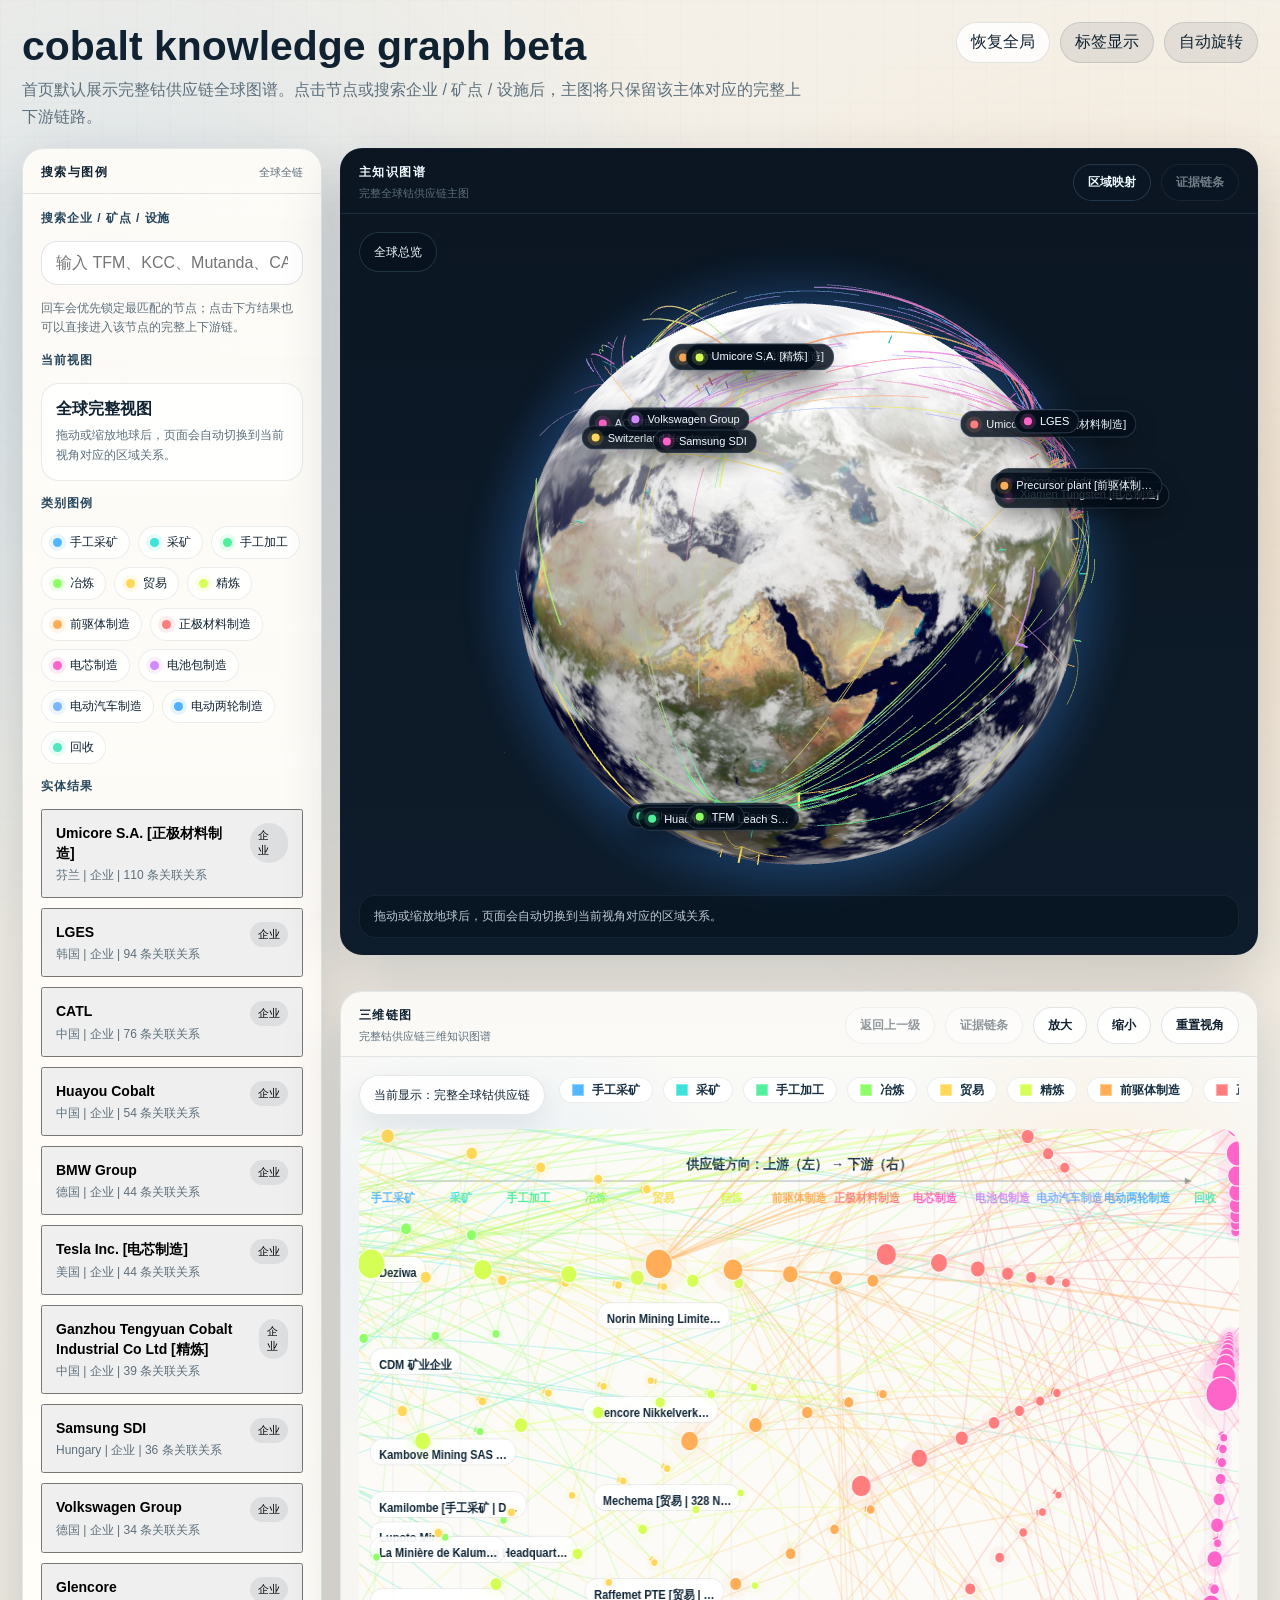
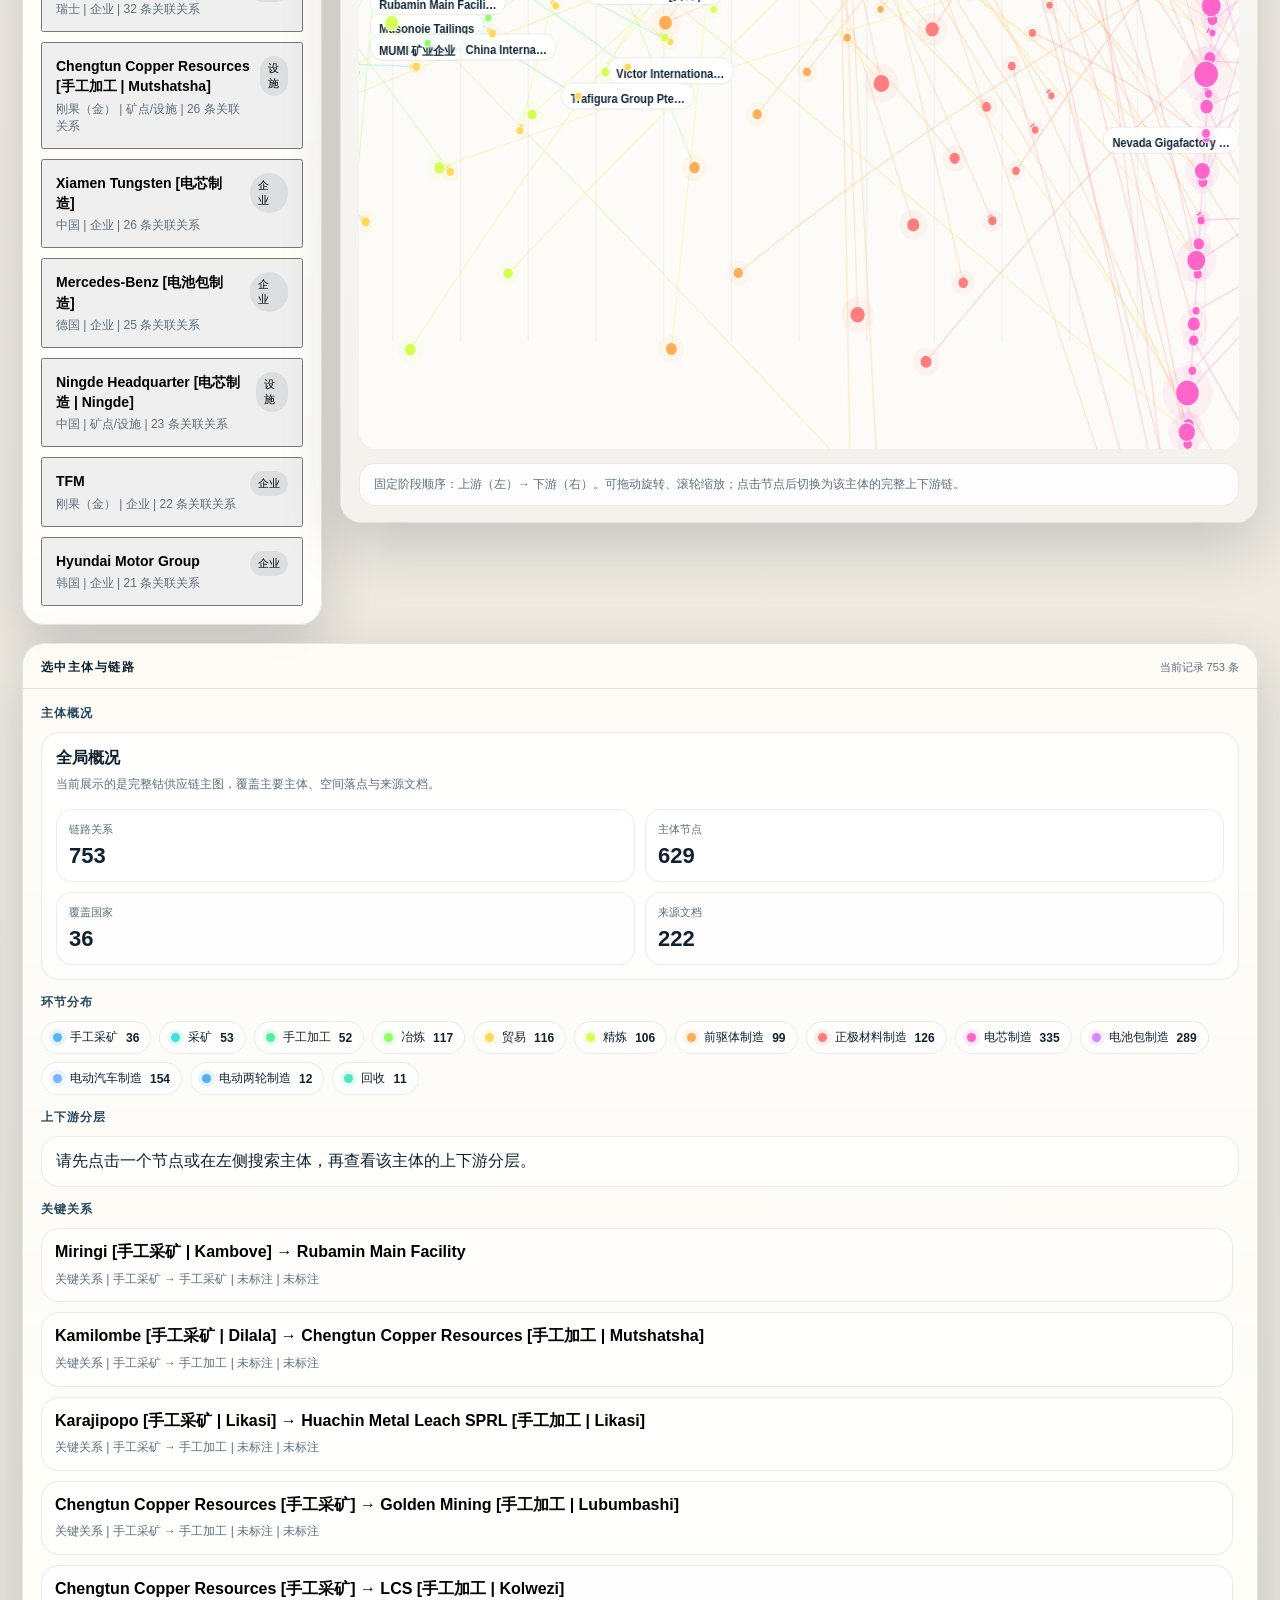
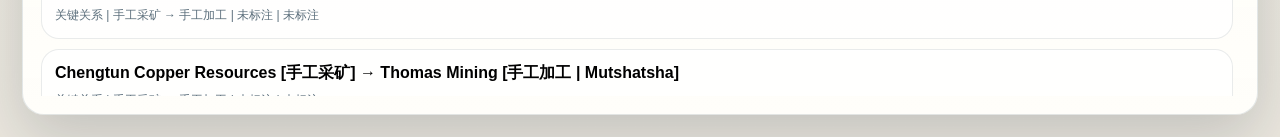
==== commit 70112410: "Fix TFM KFM trading stage order in beta graph" ====
--- a/cobalt_knowledge_graph_beta.html
+++ b/cobalt_knowledge_graph_beta.html
@@ -6,7 +6,7 @@
 <title>Cobalt Knowledge Graph Beta</title>
 <link rel="stylesheet" href="assets/cobalt_knowledge_graph.css?v=20260415a">
 <script src="assets/globe.gl.min.js"></script>
-    <script src="assets/cobalt_geoscene_data.js?v=20260416a"></script>
+    <script src="assets/cobalt_geoscene_data.js?v=20260416b"></script>
 </head>
 <body>
   <div class="page-shell">
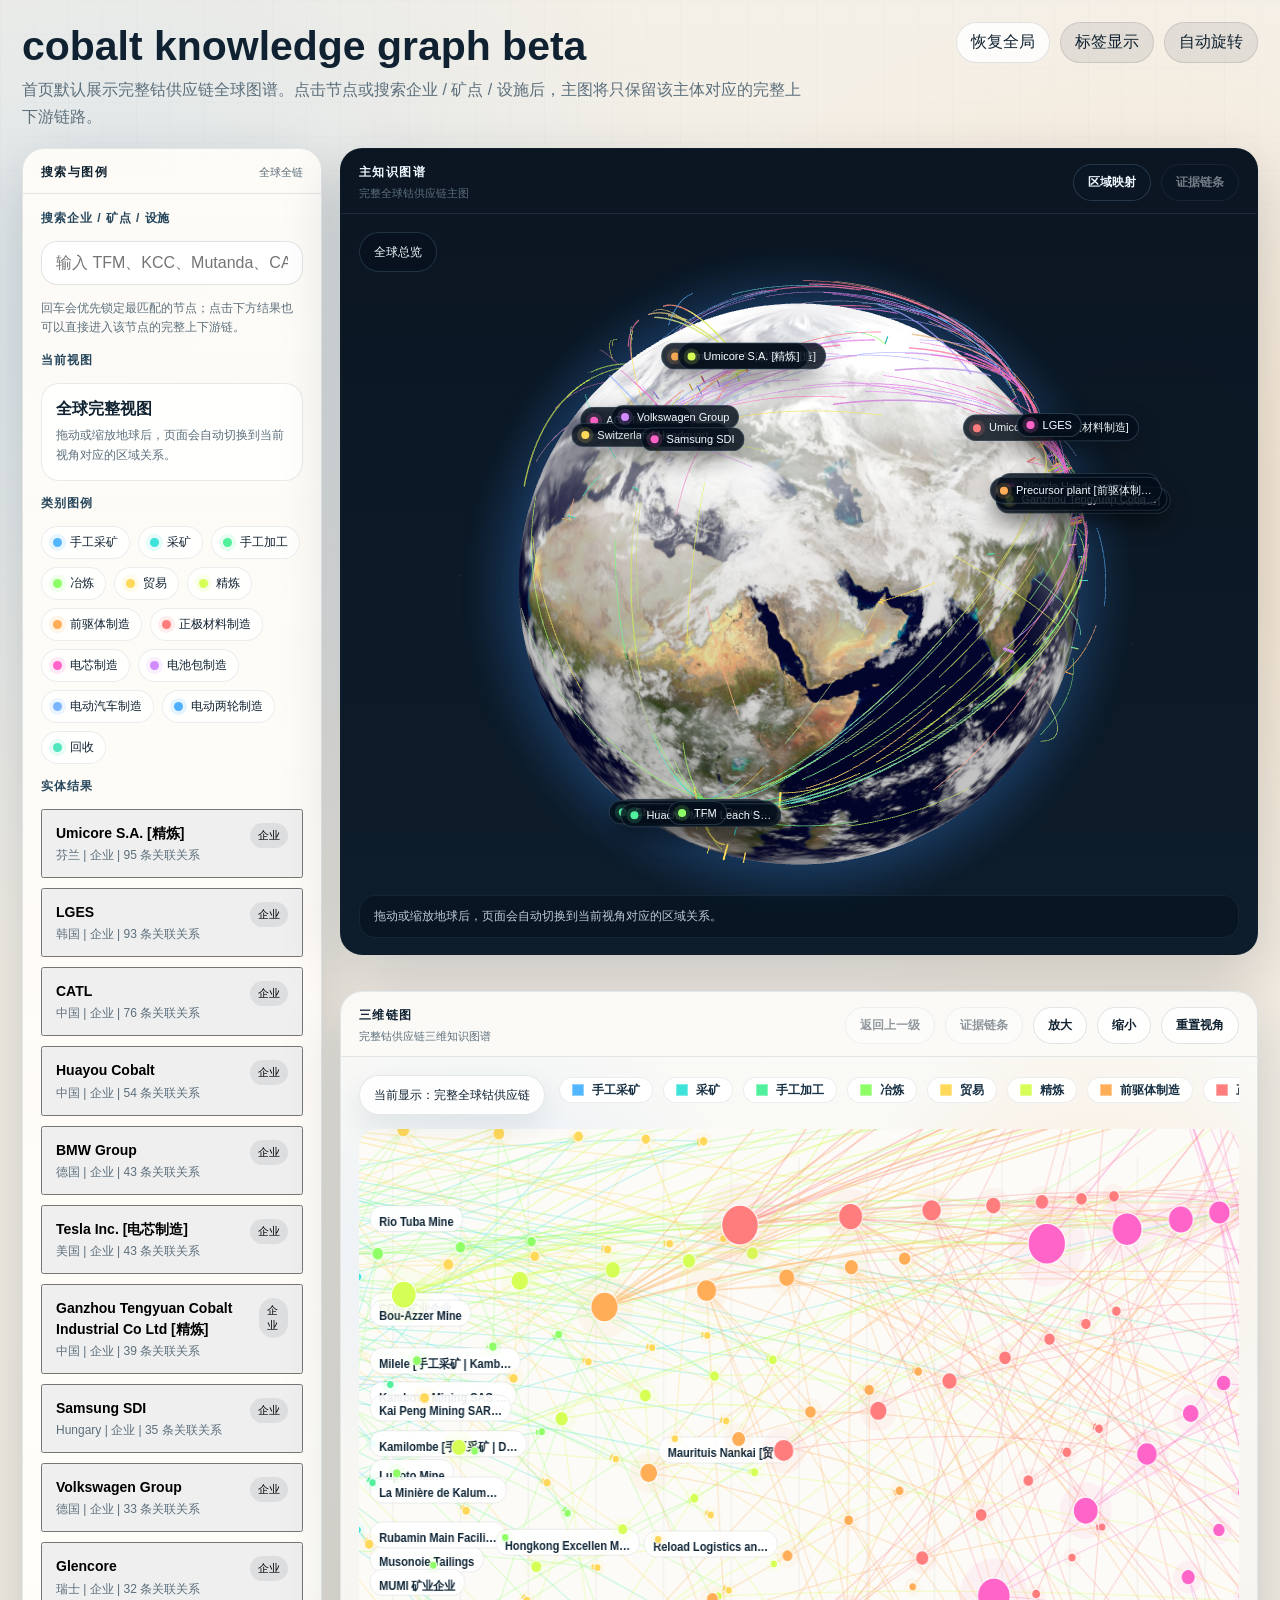
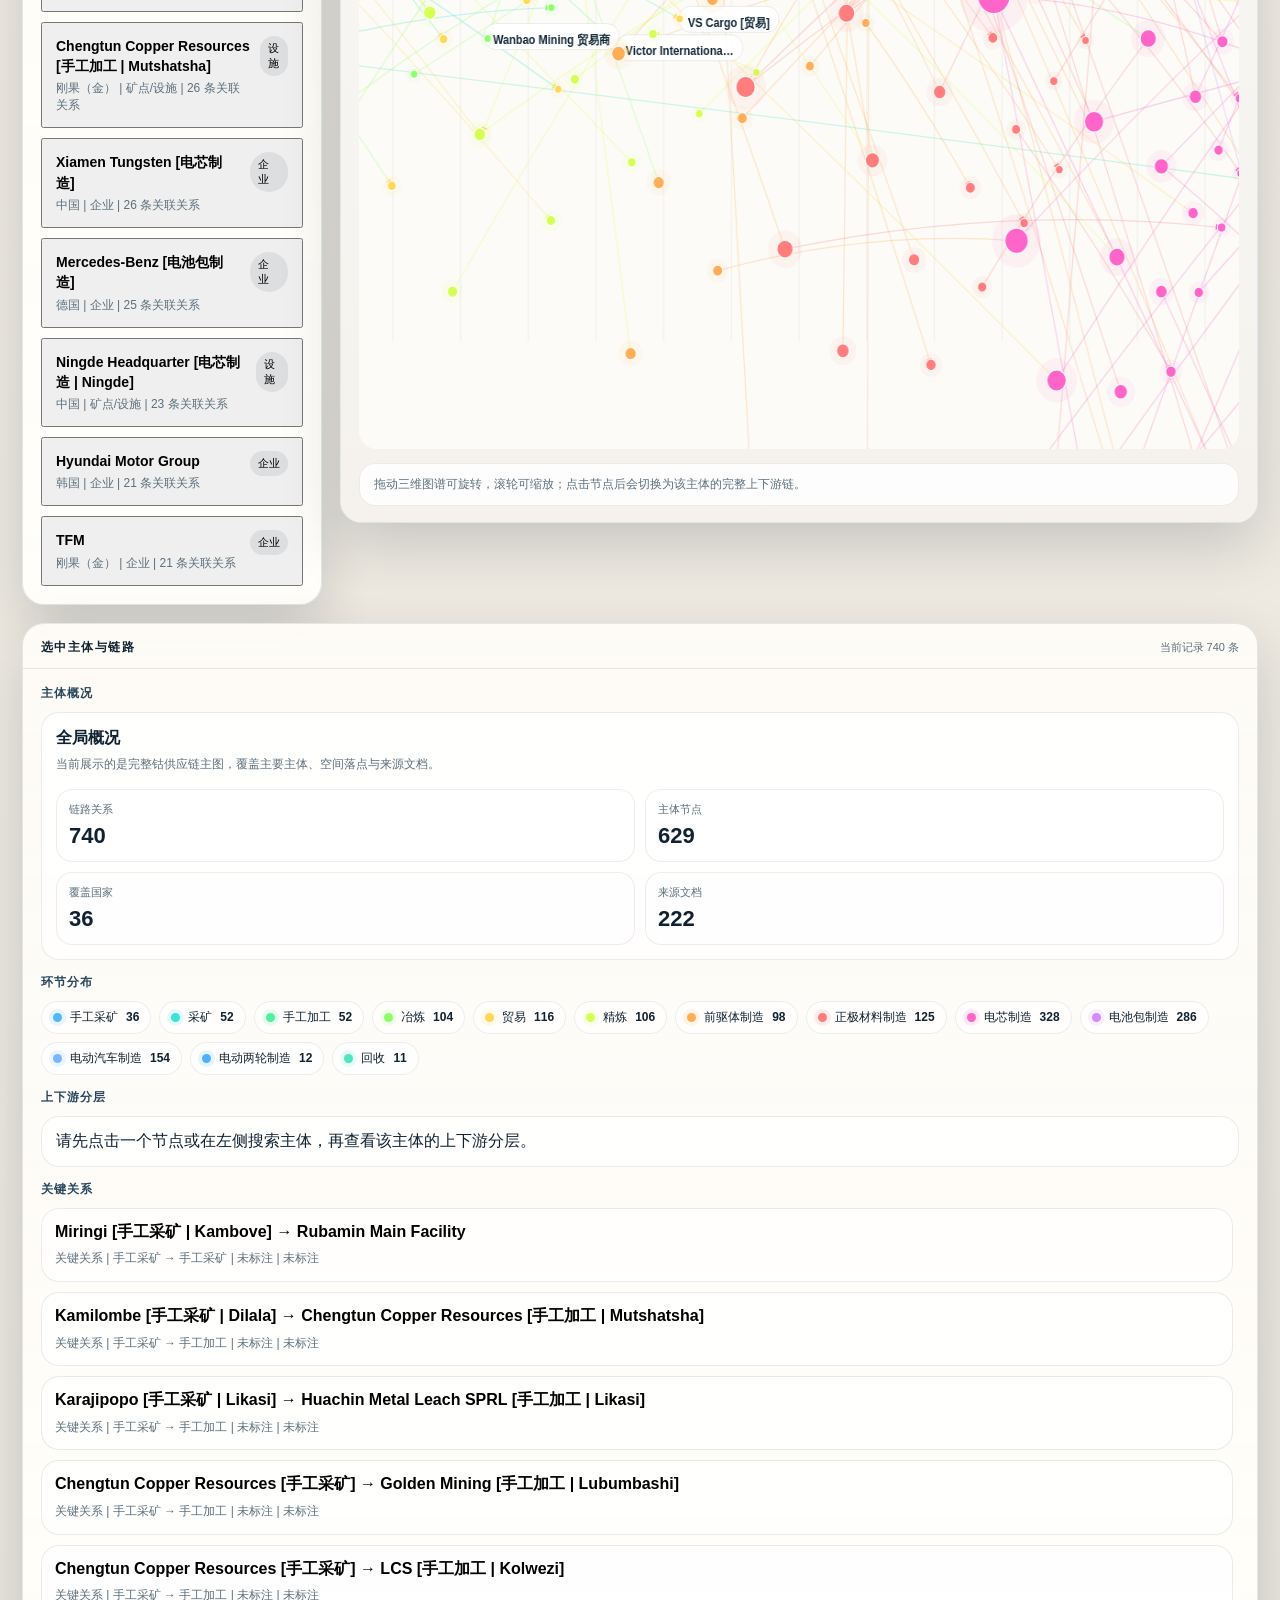
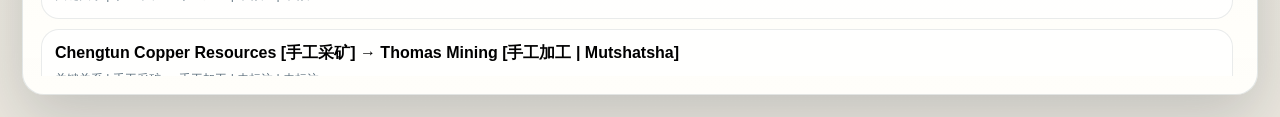
==== commit cb5368af: "Fix TFM Umicore chain node duplication" ====
--- a/cobalt_knowledge_graph_beta.html
+++ b/cobalt_knowledge_graph_beta.html
@@ -6,7 +6,7 @@
 <title>Cobalt Knowledge Graph Beta</title>
 <link rel="stylesheet" href="assets/cobalt_knowledge_graph.css?v=20260415a">
 <script src="assets/globe.gl.min.js"></script>
-    <script src="assets/cobalt_geoscene_data.js?v=20260416b"></script>
+    <script src="assets/cobalt_geoscene_data.js?v=20260416c"></script>
 </head>
 <body>
   <div class="page-shell">
